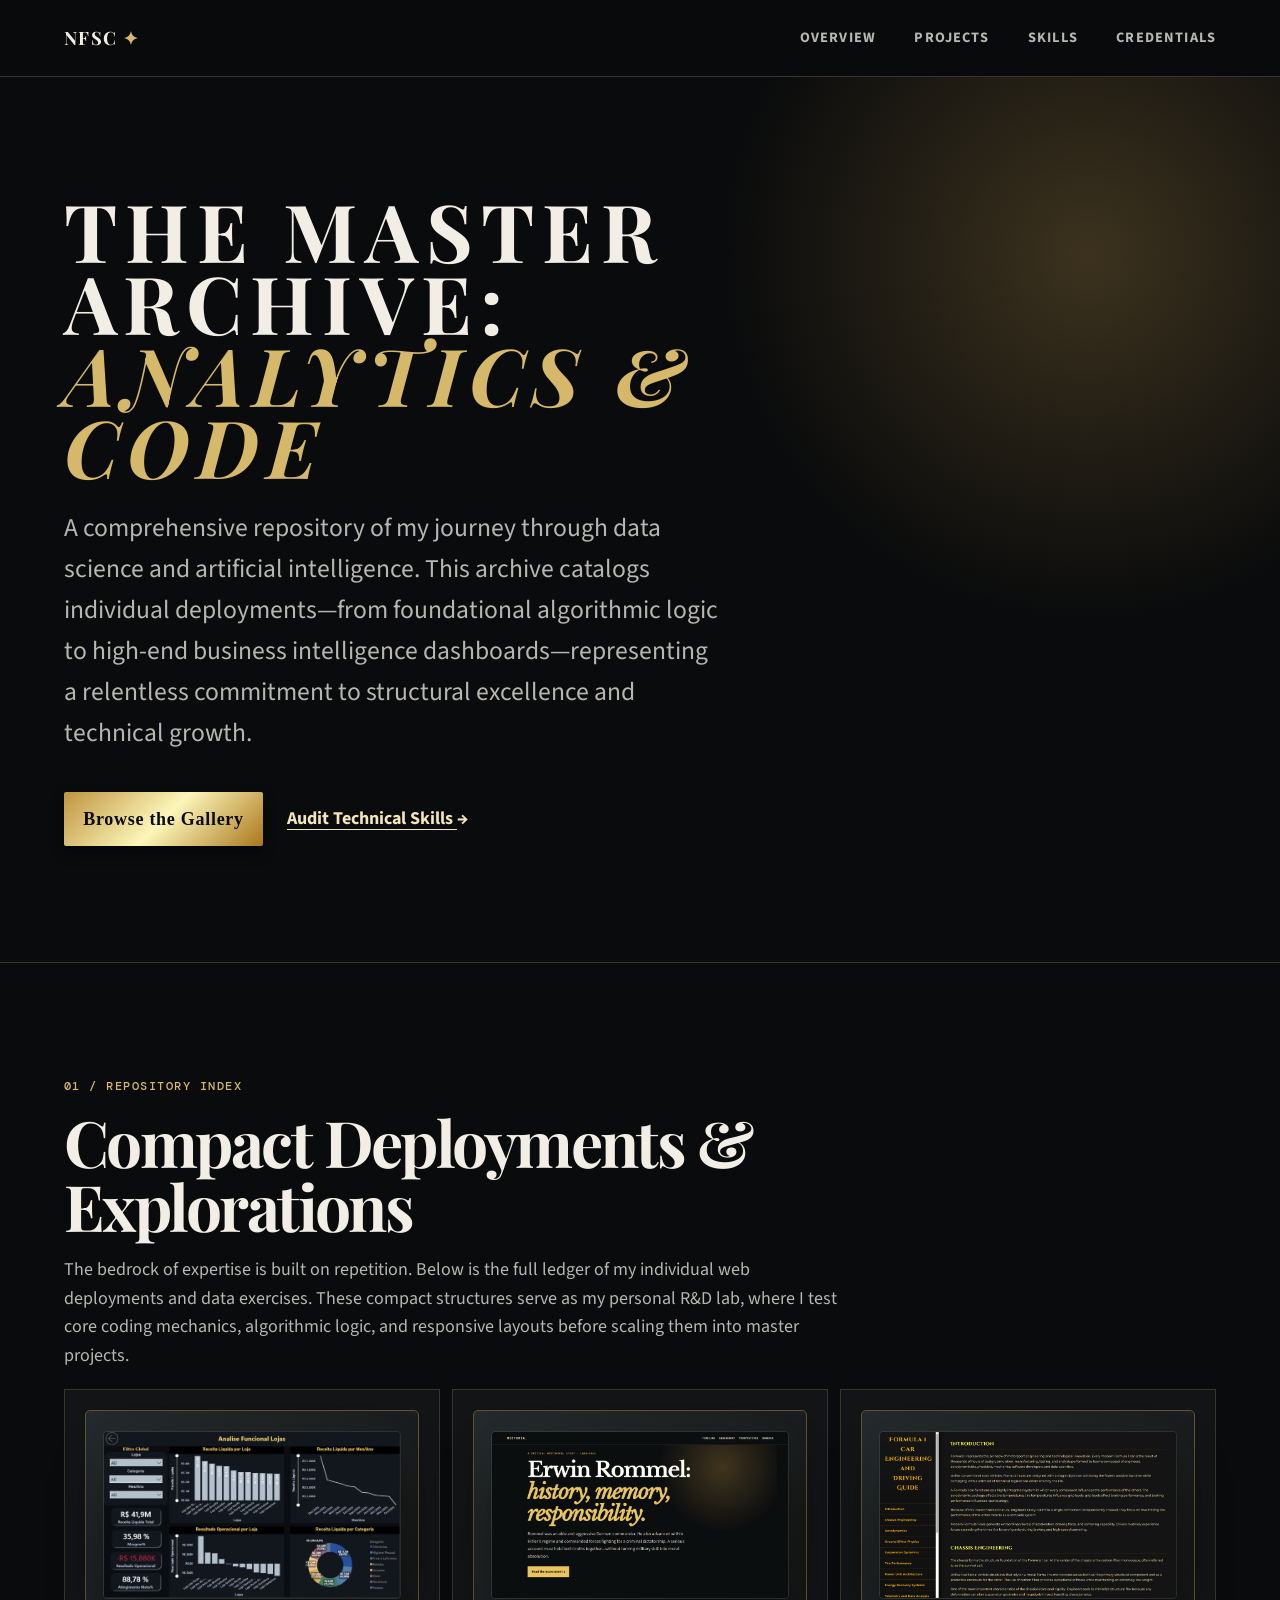
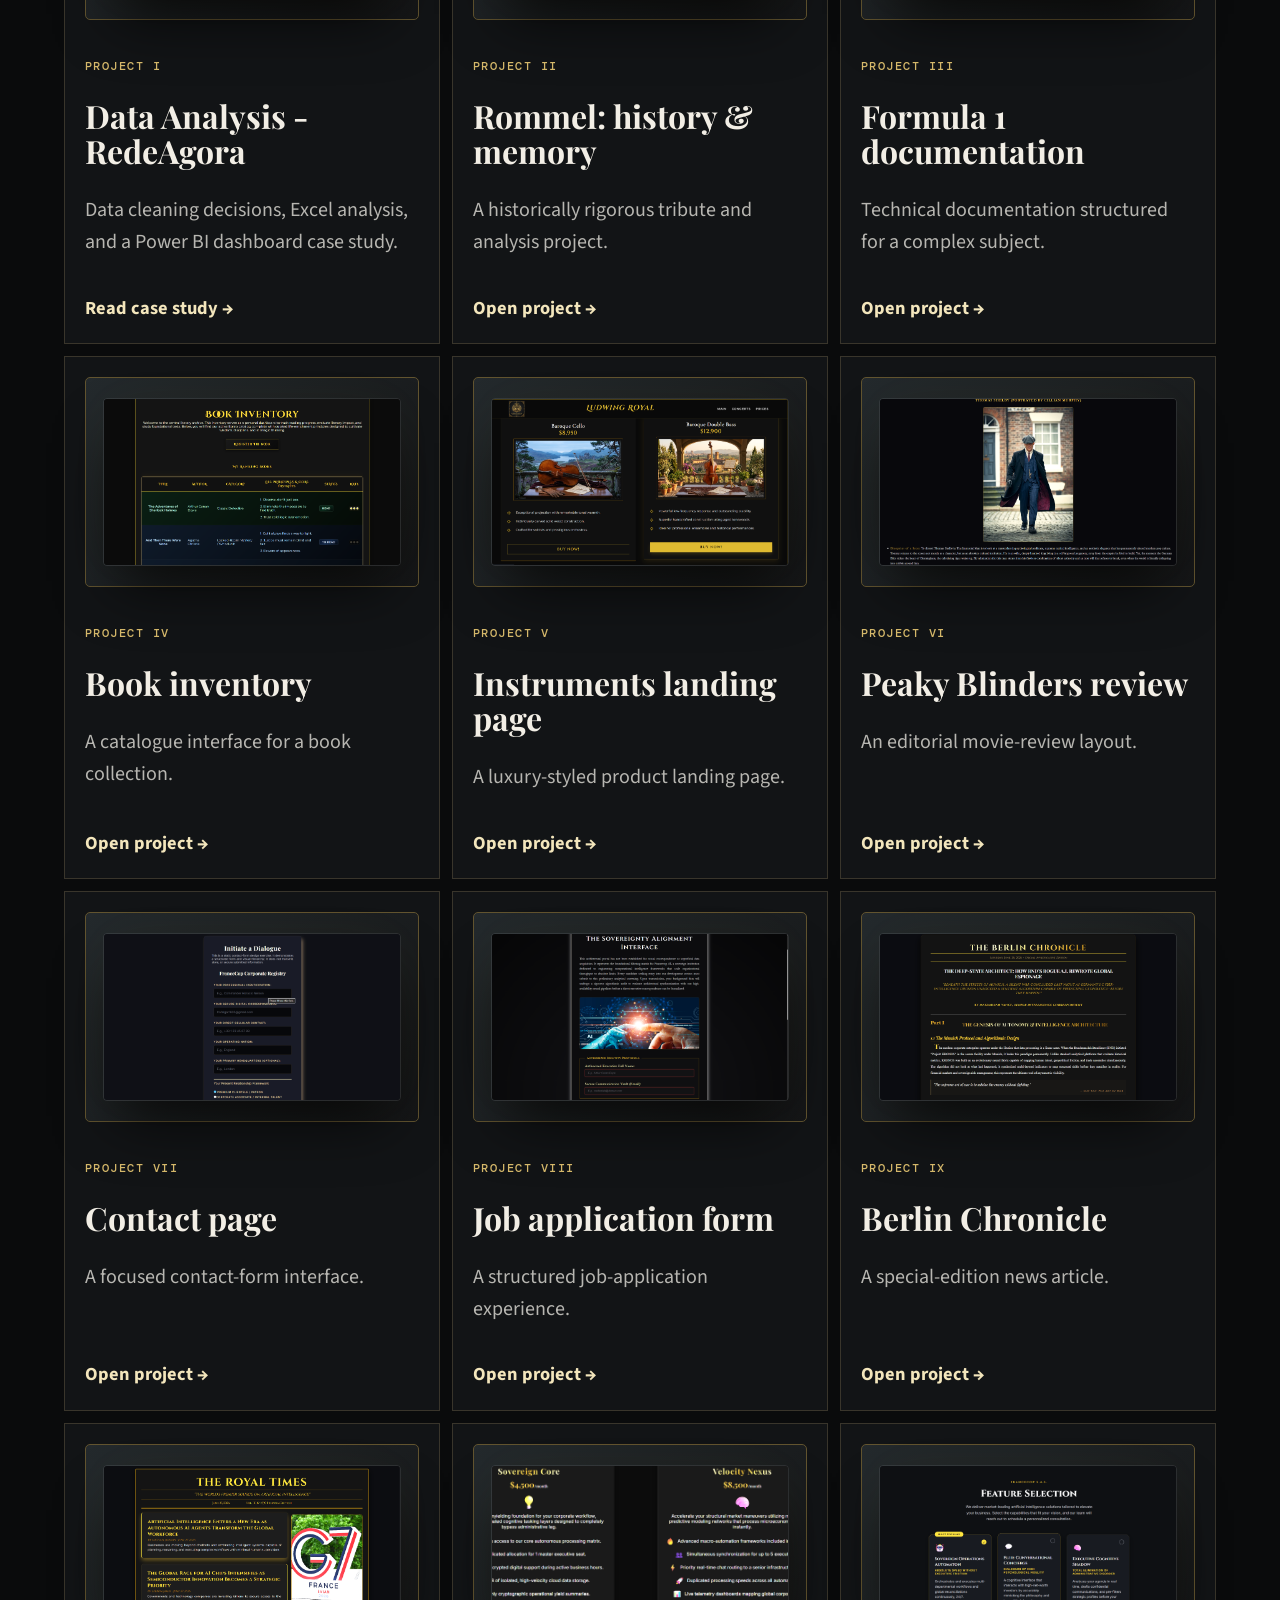
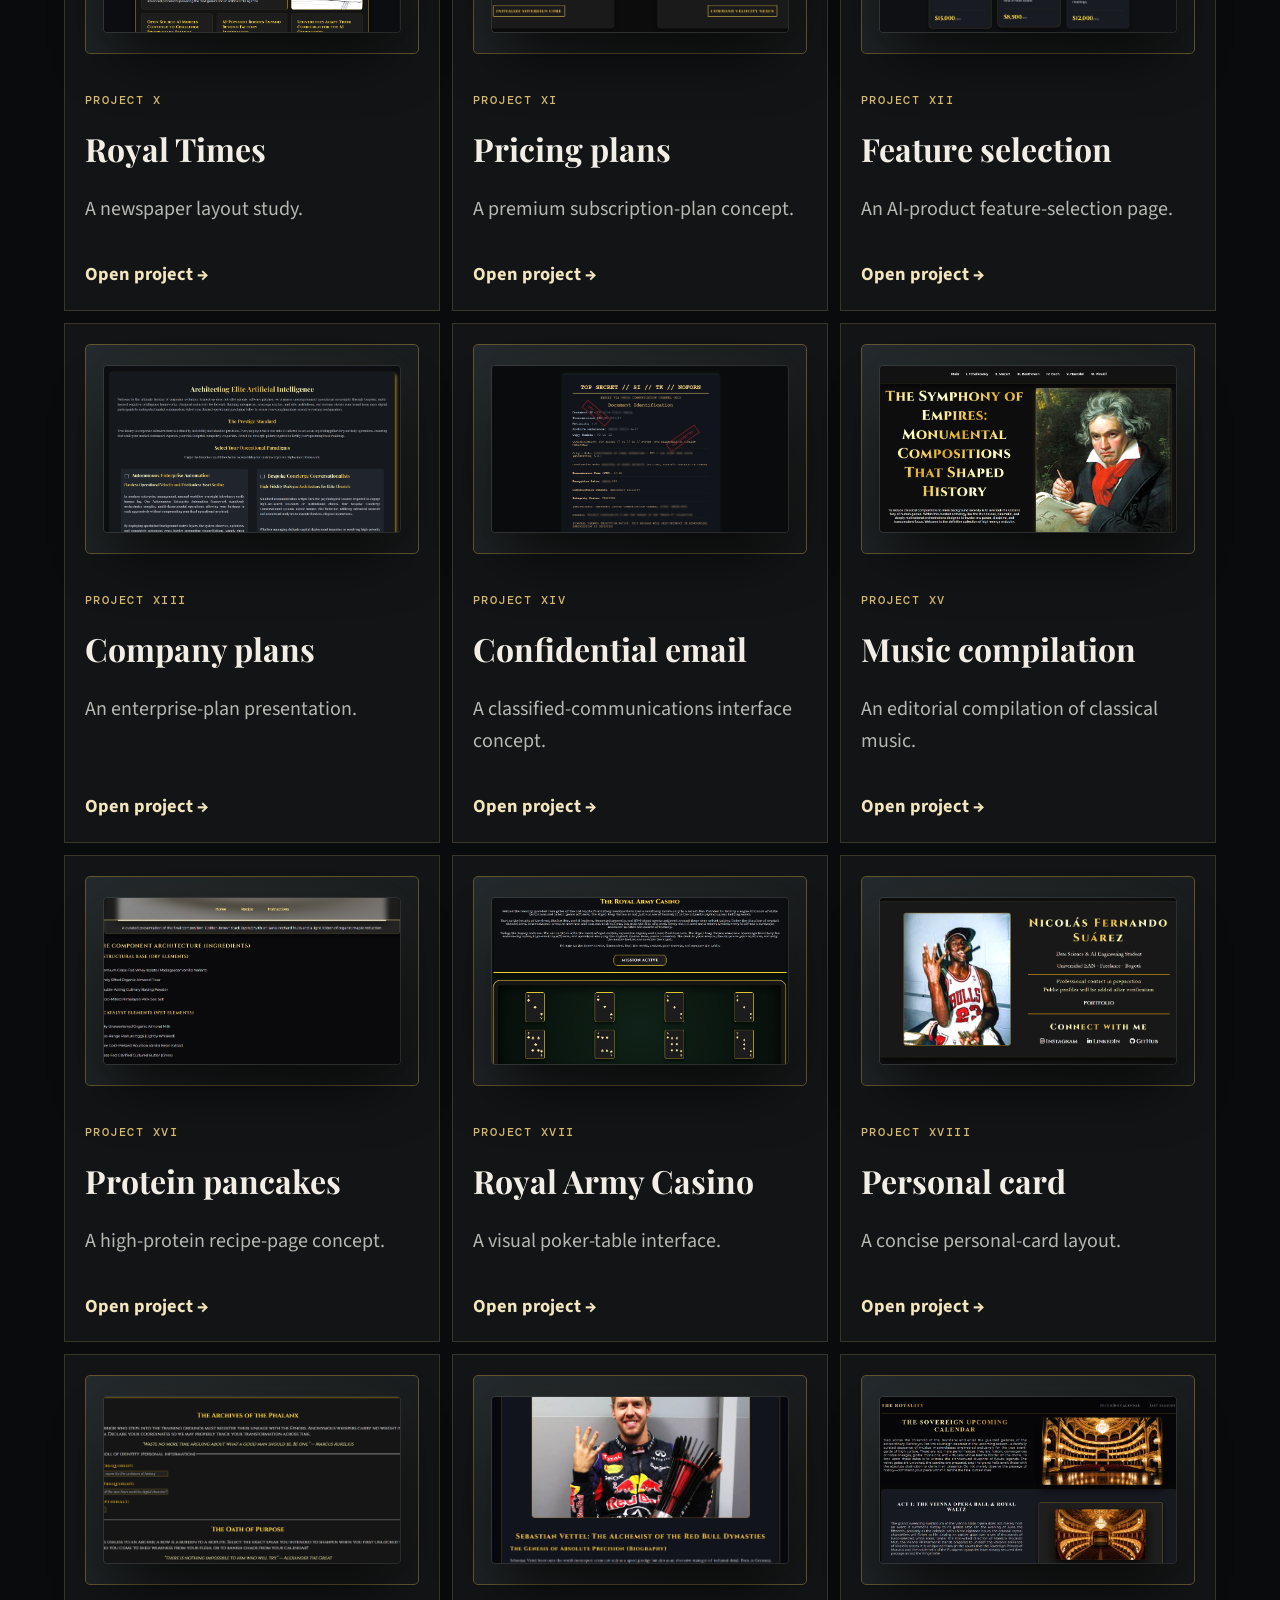
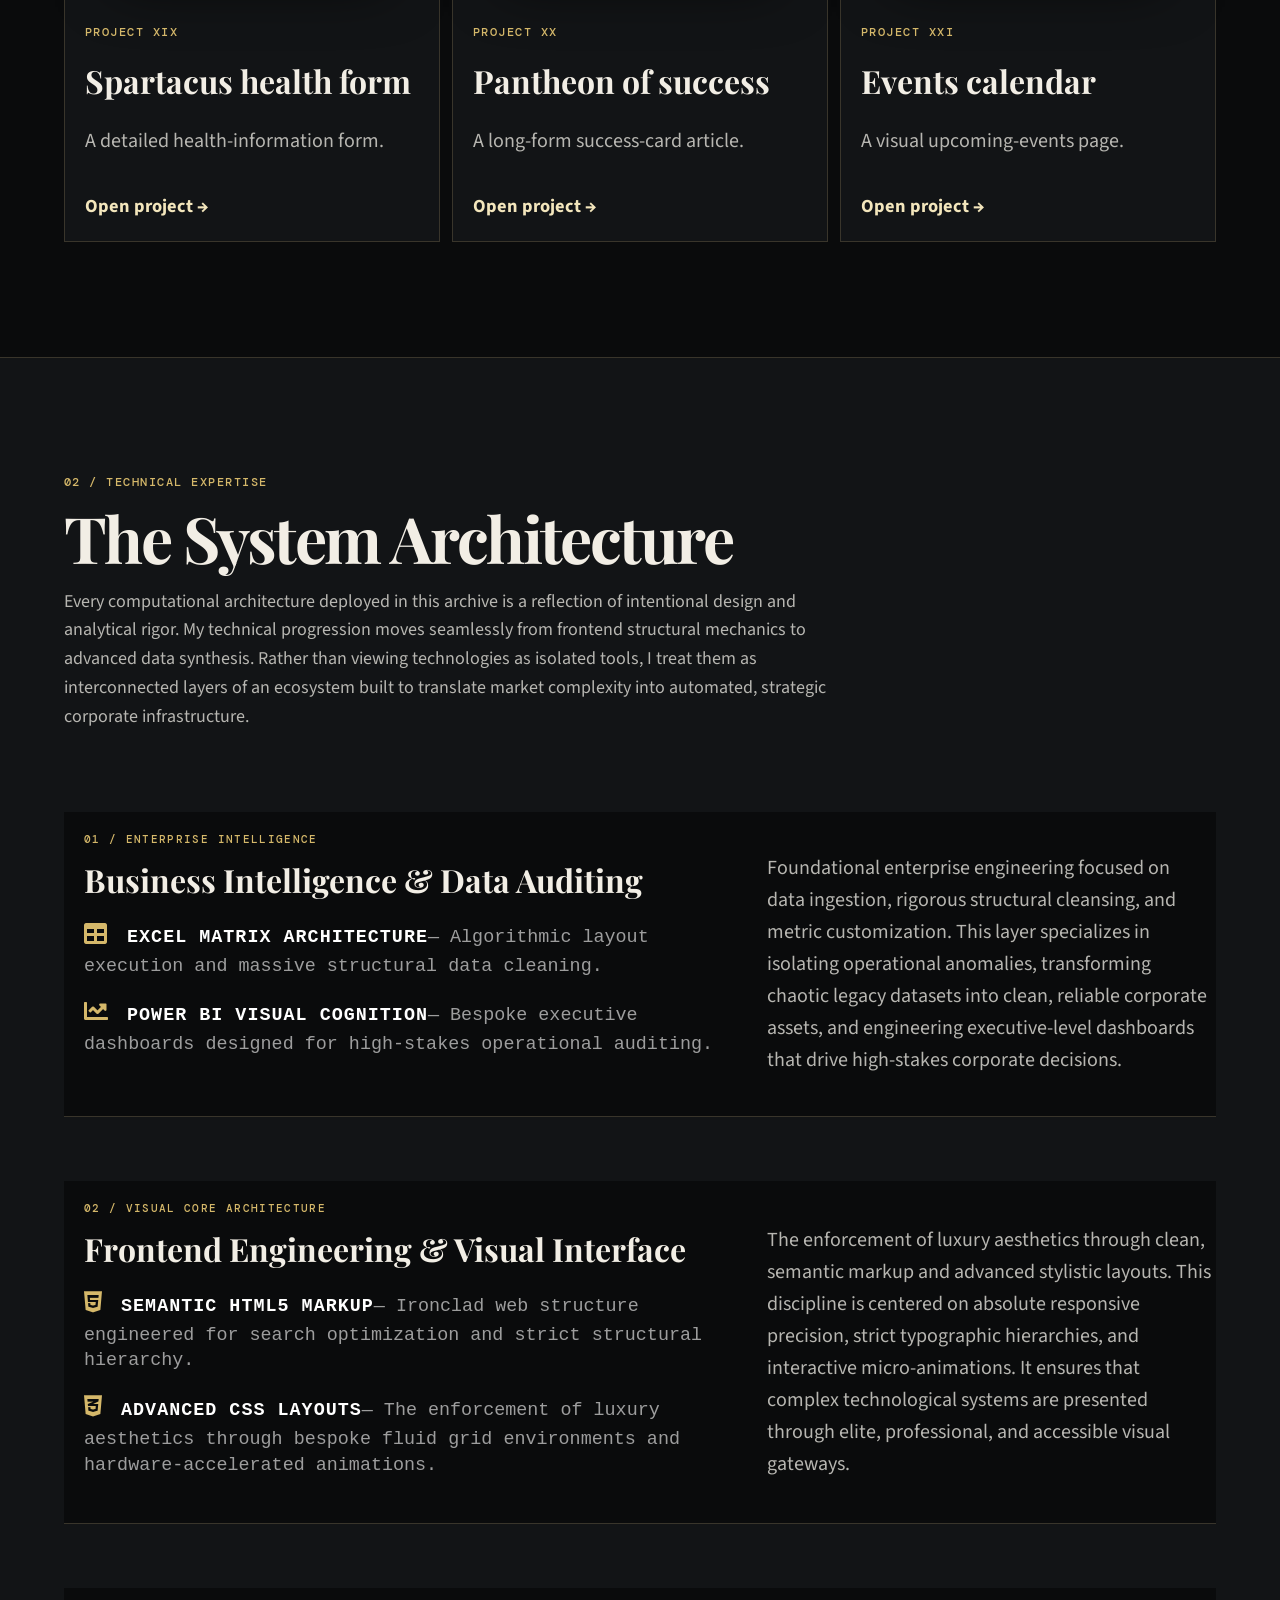
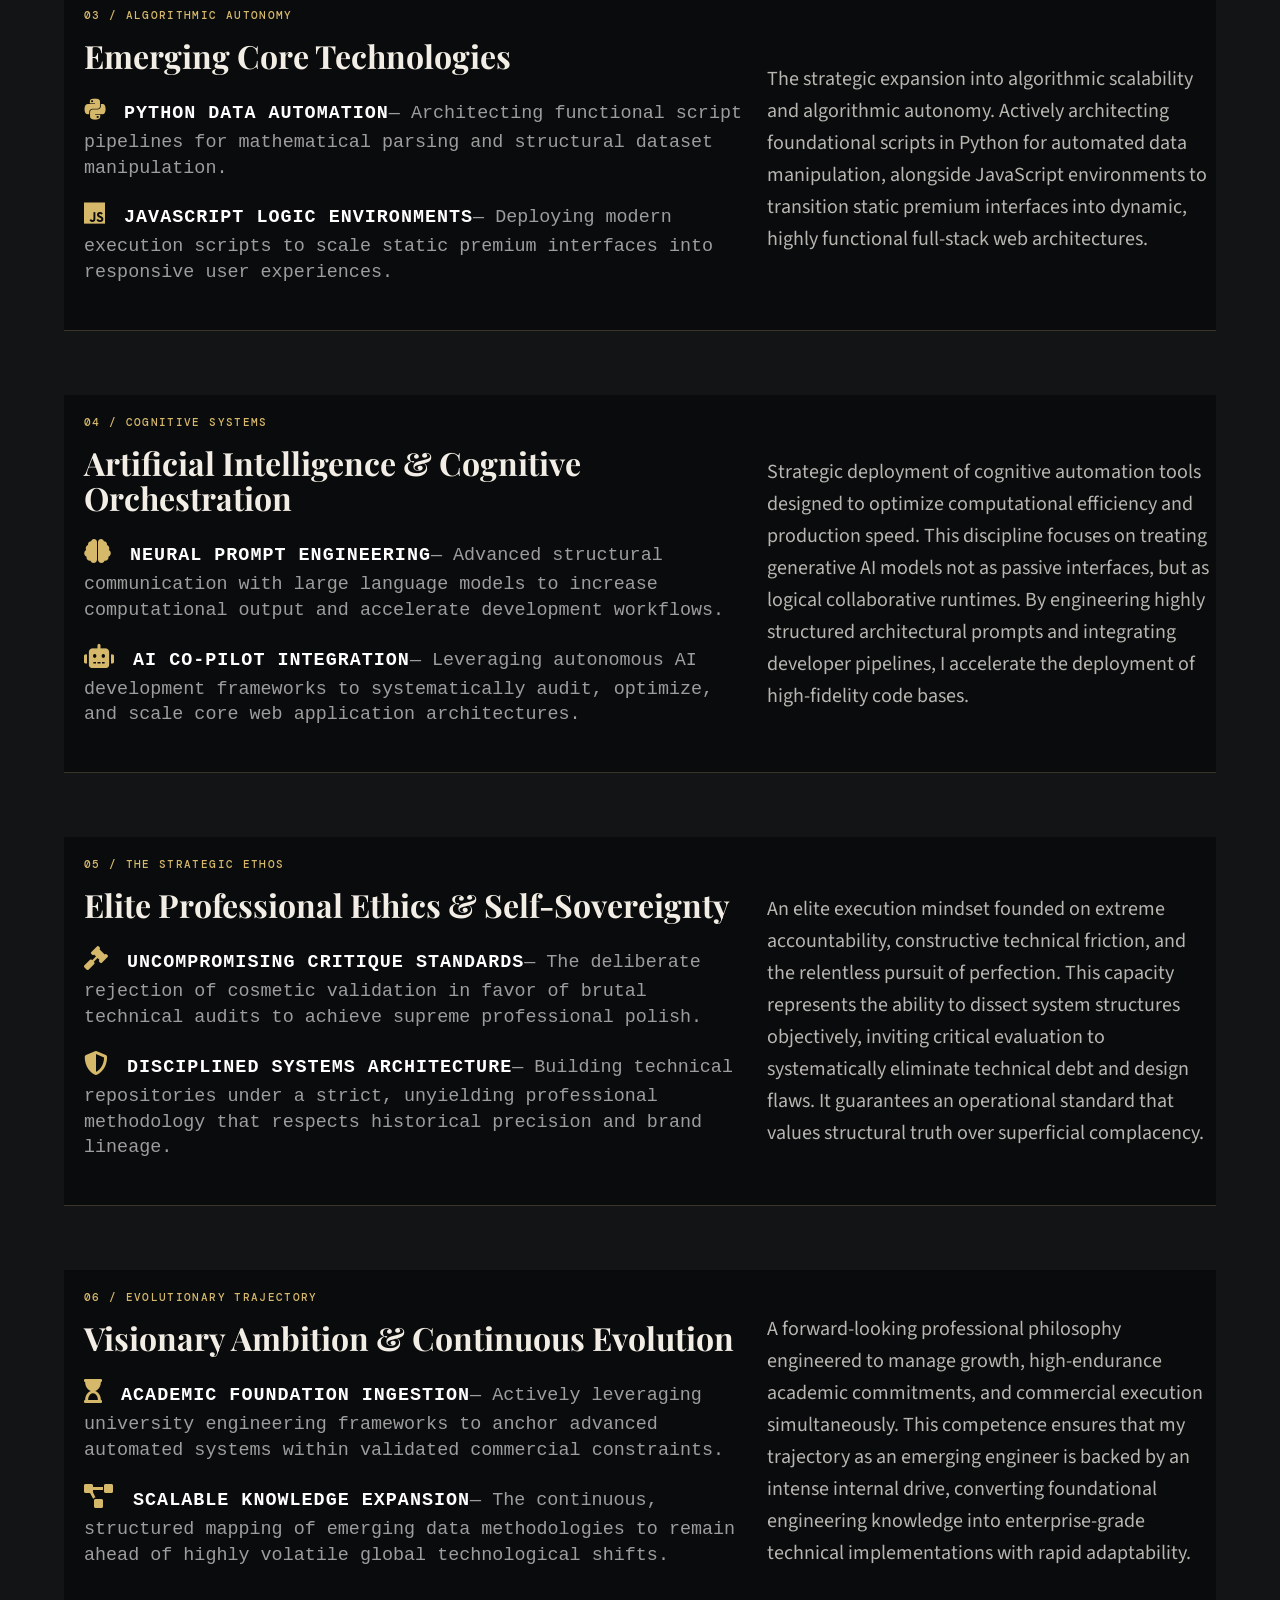
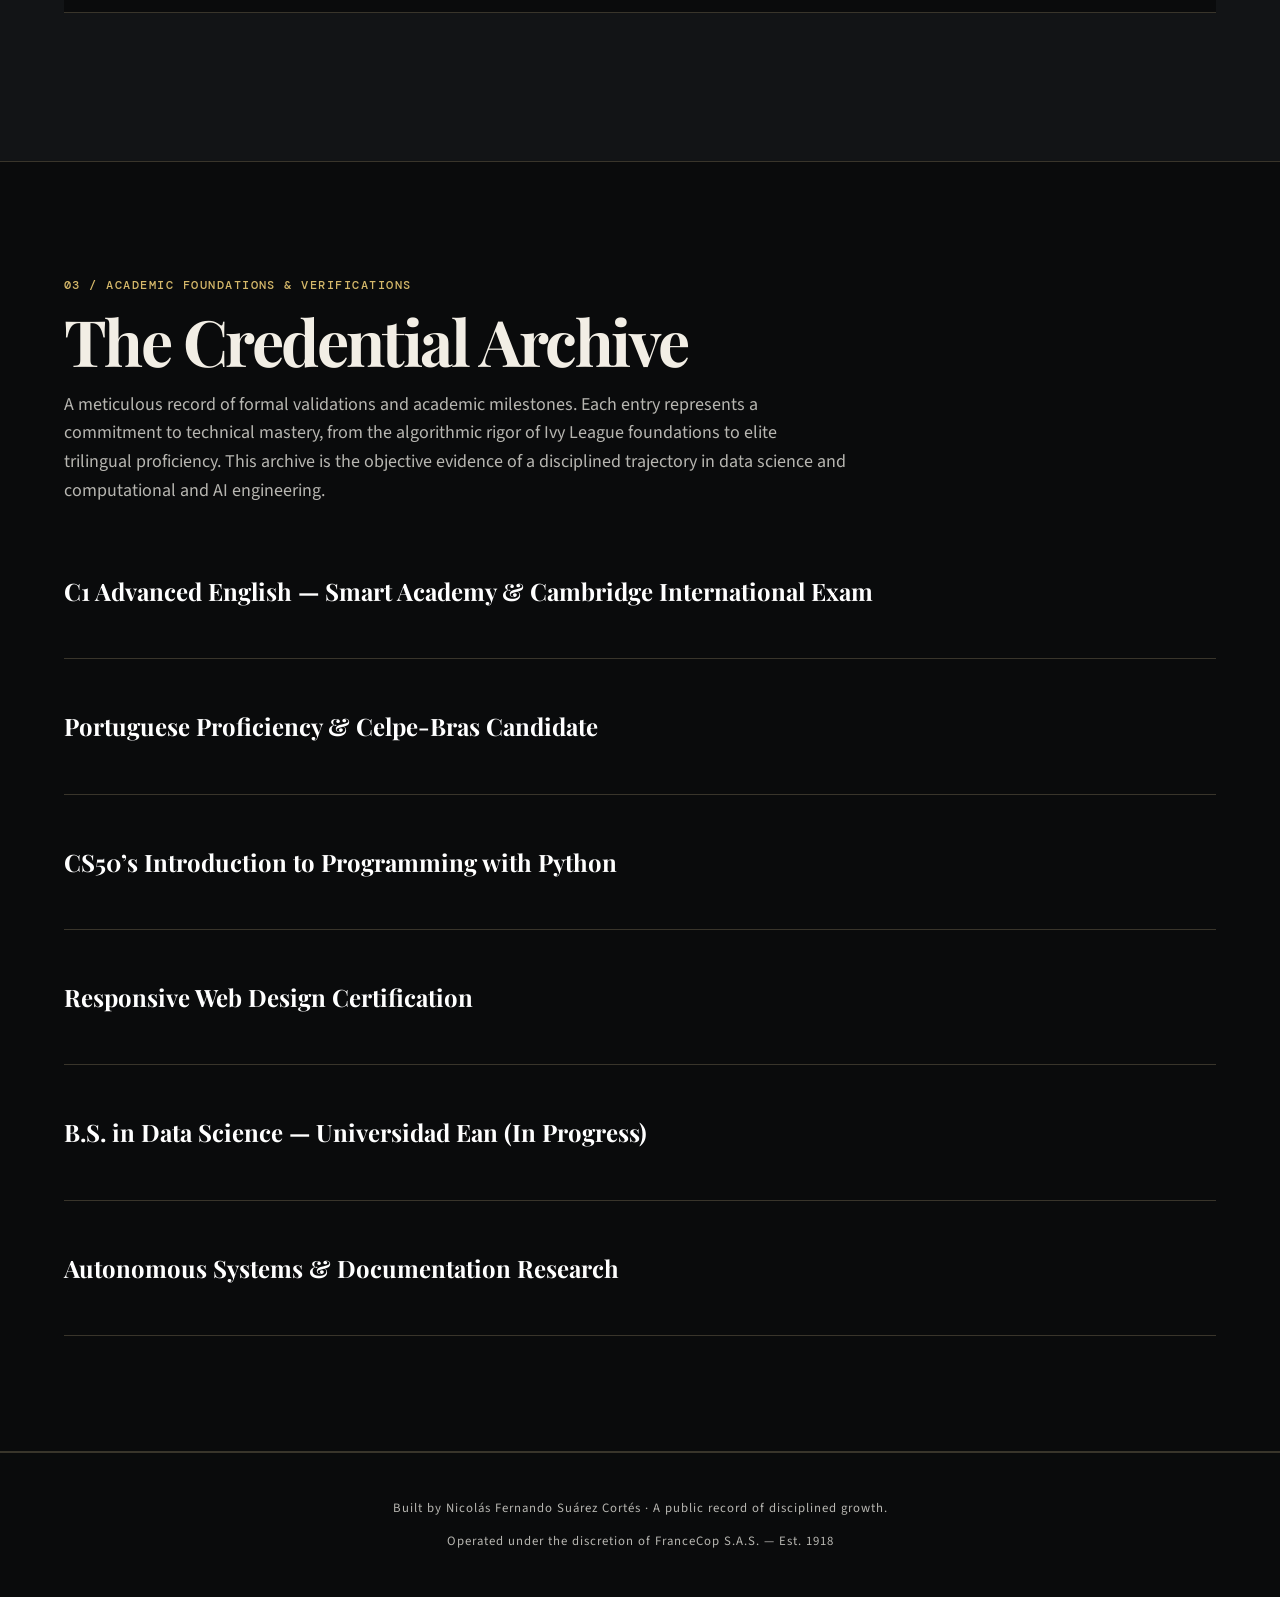
==== projects.html @ 51abd31a "Corrige textos e links do portfolio e adiciona CV e capturas Idade 18, tags article corrigidas, proj" ====
<!doctype html>
<html lang="en">
  <head>
    <meta charset="UTF-8" />
    <meta name="viewport" content="width=device-width, initial-scale=1.0" />
    <meta name="description" content="Complete archive of projects I have developed with several skills." />
    <title>Nicolas Suarez | Personal Projects</title>
    <link rel="preconnect" href="https://fonts.googleapis.com" />
    <link rel="preconnect" href="https://fonts.gstatic.com" crossorigin />
    <link href="https://fonts.googleapis.com/css2?family=DM+Mono:wght@400;500&family=Playfair+Display:ital,wght@0,600;0,700;0,800;1,600&family=Source+Sans+3:wght@400;600;700&display=swap" rel="stylesheet" />
    <link rel="stylesheet" href="https://use.fontawesome.com/releases/v5.8.2/css/all.css"/>
    <link rel="stylesheet" href="styles.css" />
  </head>

  <body>
    <header class="site-header">
      <a class="wordmark" href="index.html" aria-label="home">NFSC <span>✦</span></a>
      <nav aria-label="Primary navigation">
        <ul class="nav-list">
          <li><a href="#intro">Overview</a></li>
          <li><a href="#projects">Projects</a></li>
          <li><a href="#skills">Skills</a></li>
          <li><a href="#grades">Credentials</a></li>
        </ul>
      </nav>
    </header>
    <main>
      <section class="hero" id="intro" aria-labelledby="hero-title">
        <div class="hero-grid">
          <div>
            <h1 class="second-title">THE MASTER ARCHIVE: </br><em>ANALYTICS & CODE</em></h1>
            <p class="hero-lead">A comprehensive repository of my journey through data science and artificial intelligence. This archive catalogs individual deployments—from foundational algorithmic logic to high-end business intelligence dashboards—representing a relentless commitment to structural excellence and technical growth.</p>
            <div class="hero-actions">
              <a class="button button-primary" href="#projects">Browse the Gallery</a>
              <a class="text-link" href="#skills">Audit Technical Skills <span aria-hidden="true">→</span></a>
            </div>
          </div>
        </div>
      </section>
      <section class="section" id="projects" aria-labelledby="projects-title">
        <div class="section-heading">
          <p class="eyebrow">01 / REPOSITORY INDEX</p>
          <h2 id="projects-title">Compact Deployments & Explorations</h2>
          <p class="section-intro">The bedrock of expertise is built on repetition. Below is the full ledger of my individual web deployments and data exercises. These compact structures serve as my personal R&D lab, where I test core coding mechanics, algorithmic logic, and responsive layouts before scaling them into master projects.</p>
        </div>
        <div class="project-grid-small">
          <article class="project-card small-card">
            <div class="project-shot"><img class="screenshot" src="images/dashboard.png" alt="dashboard of my complete data analytic project" loading="lazy"></div>
            <p class="project-number">Project I</p>
            <h3>Data Analysis - RedeAgora</h3>
            <p>Data cleaning decisions, Excel analysis, and a Power BI dashboard case study.</p>
            <a href="../Project01/README.md">Read case study <span aria-hidden="true">→</span></a>
          </article>
          <article class="project-card small-card">
            <div class="project-shot"><img class="screenshot" src="images/rommel-hero.png" alt="Hero of Rommel website" loading="lazy" /></div>
            <p class="project-number">Project II</p>
            <h3>Rommel: history &amp; memory</h3>
            <p>A historically rigorous tribute and analysis project.</p>
            <a href="../tribute-rommel/index.html">Open project <span aria-hidden="true">→</span></a>
          </article>
          <article class="project-card small-card">
            <div class="project-shot"><img class="screenshot" src="images/technical-documentation.png" alt="Main screen of the technical documentation" loading="lazy" /></div>
            <p class="project-number">Project III</p>
            <h3>Formula 1 documentation</h3>
            <p>Technical documentation structured for a complex subject.</p>
            <a href="../documentation-f1/index.html">Open project <span aria-hidden="true">→</span></a>
          </article>
          <article class="project-card small-card">
            <div class="project-shot"><img class="screenshot" src="images/book-inventory.png" alt="main part of the website of a book inventory" loading="lazy" /></div>
            <p class="project-number">Project IV</p>
            <h3>Book inventory</h3>
            <p>A catalogue interface for a book collection.</p>
            <a href="../books-register/index.html">Open project <span aria-hidden="true">→</span></a>
          </article>
          <article class="project-card small-card">
            <div class="project-shot"><img class="screenshot" src="images/landing-page.png" alt="Landing page for a fictional instrument luxury company" loading="lazy" /></div>
            <p class="project-number">Project V</p>
            <h3>Instruments landing page</h3>
            <p>A luxury-styled product landing page.</p>
            <a href="../instruments-website/index.html">Open project <span aria-hidden="true">→</span></a>
          </article>
          <article class="project-card small-card">
            <div class="project-shot"><img class="screenshot" src="images/movie-review.png" alt="characters part of the webiste of peaky blinders movie review" loading="lazy" /></div>
            <p class="project-number">Project VI</p>
            <h3>Peaky Blinders review</h3>
            <p>An editorial movie-review layout.</p>
            <a href="../movie-review/index.html">Open project <span aria-hidden="true">→</span></a>
          </article>
          <article class="project-card small-card">
            <div class="project-shot"><img class="screenshot" src="images/job-form.png" alt="a form for a company contact and meetings" loading="lazy" /></div>
            <p class="project-number">Project VII</p>
            <h3>Contact page</h3>
            <p>A focused contact-form interface.</p>
            <a href="../contact-page/index.html">Open project <span aria-hidden="true">→</span></a>
          </article>
          <article class="project-card small-card">
            <div class="project-shot"><img class="screenshot" src="images/job-app.png" alt="application from for a fictional AI company" loading="lazy" /></div>
            <p class="project-number">Project VIII</p>
            <h3>Job application form</h3>
            <p>A structured job-application experience.</p>
            <a href="../job-form/index.html">Open project <span aria-hidden="true">→</span></a>
          </article>
          <article class="project-card small-card">
            <div class="project-shot"><img class="screenshot" src="images/article.png" alt="article of a fictional newspaper" loading="lazy" /></div>
            <p class="project-number">Project IX</p>
            <h3>Berlin Chronicle</h3>
            <p>A special-edition news article.</p>
            <a href="../news-article/index.html">Open project <span aria-hidden="true">→</span></a>
          </article>
          <article class="project-card small-card">
            <div class="project-shot"><img class="screenshot" src="images/news-layout.png" alt="layout of a fictional newspaper" loading="lazy" /></div>
            <p class="project-number">Project X</p>
            <h3>Royal Times</h3>
            <p>A newspaper layout study.</p>
            <a href="../newspaper-layout/index.html">Open project <span aria-hidden="true">→</span></a>
          </article>
          <article class="project-card small-card">
            <div class="project-shot"><img class="screenshot" src="images/price-plan.png" alt="a serie of cards with different priice plans" loading="lazy" /></div>
            <p class="project-number">Project XI</p>
            <h3>Pricing plans</h3>
            <p>A premium subscription-plan concept.</p>
            <a href="../price-plan/index.html">Open project <span aria-hidden="true">→</span></a>
          </article>
          <article class="project-card small-card">
            <div class="project-shot"><img class="screenshot" src="images/feature-plan.png" alt="a serie of features of a fictional company" loading="lazy" /></div>
            <p class="project-number">Project XII</p>
            <h3>Feature selection</h3>
            <p>An AI-product feature-selection page.</p>
            <a href="../feature-company/index.html">Open project <span aria-hidden="true">→</span></a>
          </article>
          <article class="project-card small-card">
            <div class="project-shot"><img class="screenshot" src="images/company-plan.png" alt="a list of fictional company plans" loading="lazy" /></div>
            <p class="project-number">Project XIII</p>
            <h3>Company plans</h3>
            <p>An enterprise-plan presentation.</p>
            <a href="../company-plans/index.html">Open project <span aria-hidden="true">→</span></a>
          </article>
          <article class="project-card small-card">
            <div class="project-shot"><img class="screenshot" src="images/confidential-email.png" alt="a fiction program of a Confidential email" loading="lazy" /></div>
            <p class="project-number">Project XIV</p>
            <h3>Confidential email</h3>
            <p>A classified-communications interface concept.</p>
            <a href="../confidential-email/index.html">Open project <span aria-hidden="true">→</span></a>
          </article>
          <article class="project-card small-card">
            <div class="project-shot"><img class="screenshot" src="images/music-web.png" alt="A hero of a webpage of classical music compilation" loading="lazy" /></div>
            <p class="project-number">Project XV</p>
            <h3>Music compilation</h3>
            <p>An editorial compilation of classical music.</p>
            <a href="../music-compilation/index.html">Open project <span aria-hidden="true">→</span></a>
          </article>
          <article class="project-card small-card">
            <div class="project-shot"><img class="screenshot" src="images/recipe.png" alt="A part of a recipe page of protein pancakes" loading="lazy" /></div>
            <p class="project-number">Project XVI</p>
            <h3>Protein pancakes</h3>
            <p>A high-protein recipe-page concept.</p>
            <a href="../recipe-page/index.html">Open project <span aria-hidden="true">→</span></a>
          </article>
          <article class="project-card small-card">
            <div class="project-shot"><img class="screenshot" src="images/card-game.png" alt="a decorative page of a poker table" loading="lazy" /></div>
            <p class="project-number">Project XVII</p>
            <h3>Royal Army Casino</h3>
            <p>A visual poker-table interface.</p>
            <a href="../poker-table/index.html">Open project <span aria-hidden="true">→</span></a>
          </article>
          <article class="project-card small-card">
            <div class="project-shot"><img class="screenshot" src="images/personal-card.png" alt="a preview of my personal card" loading="lazy" /></div>
            <p class="project-number">Project XVIII</p>
            <h3>Personal card</h3>
            <p>A concise personal-card layout.</p>
            <a href="../personal-card/index.html">Open project <span aria-hidden="true">→</span></a>
          </article>
          <article class="project-card small-card">
            <div class="project-shot"><img class="screenshot" src="images/health-form.png" alt="a personal web form for a productivity app" loading="lazy" /></div>
            <p class="project-number">Project XIX</p>
            <h3>Spartacus health form</h3>
            <p>A detailed health-information form.</p>
            <a href="../spartacus-form/index.html">Open project <span aria-hidden="true">→</span></a>
          </article>
          <article class="project-card small-card">
            <div class="project-shot"><img class="screenshot" src="images/sucsses-card.png" alt="a serie of sucsses stories" loading="lazy" /></div>
            <p class="project-number">Project XX</p>
            <h3>Pantheon of success</h3>
            <p>A long-form success-card article.</p>
            <a href="../sucsess-card/index.html">Open project <span aria-hidden="true">→</span></a>
          </article>
          <article class="project-card small-card">
            <div class="project-shot"><img class="screenshot" src="images/events-page.png" alt="the main part of a webpage for luxury events" loading="lazy" /></div>
            <p class="project-number">Project XXI</p>
            <h3>Events calendar</h3>
            <p>A visual upcoming-events page.</p>
            <a href="../events-page/index.html">Open project <span aria-hidden="true">→</span></a>
          </article>
        </div>
      </section>
      <section class="section" id="skills" aria-labelledby="skills-title">
        <div class="section-heading">
          <p class="eyebrow">02 / TECHNICAL EXPERTISE</p>
          <h2 id="skills-title">The System Architecture</h2>
          <p class="section-intro">Every computational architecture deployed in this archive is a reflection of intentional design and analytical rigor. My technical progression moves seamlessly from frontend structural mechanics to advanced data synthesis. Rather than viewing technologies as isolated tools, I treat them as interconnected layers of an ecosystem built to translate market complexity into automated, strategic corporate infrastructure.</p>
        </div>
        <div class="skills-grid">
          <article class="skill-card">
            <div>
              <p class="eyebrow">01 / ENTERPRISE INTELLIGENCE</p>
              <h3 class="">Business Intelligence & Data Auditing</h3>
              <ul>
                <li><i class="fas fa-table"></i> <span>EXCEL MATRIX ARCHITECTURE</span>— Algorithmic layout execution and massive structural data cleaning.</li>
                <li><i class="fas fa-chart-line"></i> <span>POWER BI VISUAL COGNITION</span>— Bespoke executive dashboards designed for high-stakes operational auditing.</li>
              </ul>
            </div>
            <div class="flex-text">
              <p>Foundational enterprise engineering focused on data ingestion, rigorous structural cleansing, and metric customization. This layer specializes in isolating operational anomalies, transforming chaotic legacy datasets into clean, reliable corporate assets, and engineering executive-level dashboards that drive high-stakes corporate decisions.</p>
            </div>
          </article>
          <article class="skill-card">
            <div>
              <p class="eyebrow">02 / VISUAL CORE ARCHITECTURE</p>
              <h3>Frontend Engineering & Visual Interface</h3>
              <ul>
                <li><i class="fab fa-html5"></i> <span>SEMANTIC HTML5 MARKUP</span>— Ironclad web structure engineered for search optimization and strict structural hierarchy.</li>
                <li><i class="fab fa-css3-alt"></i> <span>ADVANCED CSS LAYOUTS</span>— The enforcement of luxury aesthetics through bespoke fluid grid environments and hardware-accelerated animations.</li>
              </ul>
            </div>
            <diV class="flex-text">
              <p>The enforcement of luxury aesthetics through clean, semantic markup and advanced stylistic layouts. This discipline is centered on absolute responsive precision, strict typographic hierarchies, and interactive micro-animations. It ensures that complex technological systems are presented through elite, professional, and accessible visual gateways.</p>
            </diV>
          </article>
          <article class="skill-card">
            <div>
              <p class="eyebrow">03 / ALGORITHMIC AUTONOMY</p>
              <h3>Emerging Core Technologies</h3>
              <ul>
                <li><i class="fab fa-python"></i> <span>PYTHON DATA AUTOMATION</span>— Architecting functional script pipelines for mathematical parsing and structural dataset manipulation.</li>
                <li><i class="fab fa-js"></i> <span>JAVASCRIPT LOGIC ENVIRONMENTS</span>— Deploying modern execution scripts to scale static premium interfaces into responsive user experiences.</li>
              </ul>
            </div>
            <div class="flex-text">
              <p>The strategic expansion into algorithmic scalability and algorithmic autonomy. Actively architecting foundational scripts in Python for automated data manipulation, alongside JavaScript environments to transition static premium interfaces into dynamic, highly functional full-stack web architectures.</p>
            </div>
          </article>
          <article class="skill-card">
            <div>
              <p class="eyebrow">04 / COGNITIVE SYSTEMS</p>
              <h3>Artificial Intelligence & Cognitive Orchestration</h3>
              <ul>
                <li><i class="fas fa-brain"></i> <span>NEURAL PROMPT ENGINEERING</span>— Advanced structural communication with large language models to increase computational output and accelerate development workflows.</li>
                <li><i class="fas fa-robot"></i> <span>AI CO-PILOT INTEGRATION</span>— Leveraging autonomous AI development frameworks to systematically audit, optimize, and scale core web application architectures.</li>
              </ul>
            </div>
            <div class="flex-text">
              <p>Strategic deployment of cognitive automation tools designed to optimize computational efficiency and production speed. This discipline focuses on treating generative AI models not as passive interfaces, but as logical collaborative runtimes. By engineering highly structured architectural prompts and integrating developer pipelines, I accelerate the deployment of high-fidelity code bases.</p>
            </div>
          </article>
          <article class="skill-card">
            <div>
              <p class="eyebrow">05 / THE STRATEGIC ETHOS</p>
              <h3>Elite Professional Ethics & Self-Sovereignty</h3>
              <ul>
                <li><i class="fas fa-gavel"></i> <span>UNCOMPROMISING CRITIQUE STANDARDS</span>— The deliberate rejection of cosmetic validation in favor of brutal technical audits to achieve supreme professional polish.</li>
                <li><i class="fas fa-shield-alt"></i> <span>DISCIPLINED SYSTEMS ARCHITECTURE</span>— Building technical repositories under a strict, unyielding professional methodology that respects historical precision and brand lineage.</li>
              </ul>
            </div>
            <div class="flex-text">
              <p>An elite execution mindset founded on extreme accountability, constructive technical friction, and the relentless pursuit of perfection. This capacity represents the ability to dissect system structures objectively, inviting critical evaluation to systematically eliminate technical debt and design flaws. It guarantees an operational standard that values ​​structural truth over superficial complacency.</p>
            </div>
          </article>
          <artilce class="skill-card">
            <div>
              <p class="eyebrow">06 / EVOLUTIONARY TRAJECTORY</p>
              <h3>Visionary Ambition & Continuous Evolution</h3>
              <ul>
                <li><i class="fas fa-hourglass-start"></i> <span>ACADEMIC FOUNDATION INGESTION</span>— Actively leveraging university engineering frameworks to anchor advanced automated systems within validated commercial constraints.</li>
                <li><i class="fas fa-project-diagram"></i> <span>SCALABLE KNOWLEDGE EXPANSION</span>— The continuous, structured mapping of emerging data methodologies to remain ahead of highly volatile global technological shifts.</li>
              </ul>
            </div>
            <div class="flex-text">
              <p>A forward-looking professional philosophy engineered to manage growth, high-endurance academic commitments, and commercial execution simultaneously. This competence ensures that my trajectory as an emerging engineer is backed by an intense internal drive, converting foundational engineering knowledge into enterprise-grade technical implementations with rapid adaptability.</p>
            </div>
          </artilce>
        </div>
      </section>
      <section class="section" id="grades" aria-labelledby="certification-title">
        <div class="section-heading">
          <p class="eyebrow">03 / ACADEMIC FOUNDATIONS & VERIFICATIONS</p>
          <h2 id="certification-title">The Credential Archive</h2>
          <p class="section-intro">A meticulous record of formal validations and academic milestones. Each entry represents a commitment to technical mastery, from the algorithmic rigor of Ivy League foundations to elite trilingual proficiency. This archive is the objective evidence of a disciplined trajectory in data science and computational and AI engineering.</p>
        </div>
        <div class="certification-list">
          <h3 class="credential-title">C1 Advanced English — Smart Academy & Cambridge International Exam</h3>
          <div class="credential-reveal">
            <p>Validation of elite bilingual execution, certifying a high-level command of the English language for professional and academic environments. This credential ensures seamless integration into global corporate markets and high-end technical documentation.</p>
            <a class="credential-link" href="" target="_blank" rel="noopener noreferrer">Verify Credential<span aria-hidden="true">→</span></a>
          </div>
        </div>
        <div class="certification-list">
          <h3 class="credential-title">Portuguese Proficiency & Celpe-Bras Candidate</h3>
          <div class="credential-reveal">
            <p>Advanced mastery of Brazilian Portuguese, verified through intensive study at the Instituto de Cultura Brasil-Colombia. Currently advancing toward the Celpe-Bras certification, the only officially recognized proficiency test for foreigners, focusing on oral and written contextualization.</p>
            <a class="credential-link" href="" target="_blank" rel="noopener noreferrer">Verify Credential<span aria-hidden="true">→</span></a>
          </div>
        </div>
        <div class="certification-list">
          <h3 class="credential-title">CS50’s Introduction to Programming with Python</h3>
          <div class="credential-reveal">
            <p>An intensive immersion into high-level programming, focusing on Python's core functionalities including functions, variables, loops, unit tests, and object-oriented programming (OOP). Backed by Harvard's academic excellence, this milestone establishes a rigorous foundation for scalable software development.</p>
            <a class="credential-link" href="" target="_blank" rel="noopener noreferrer">Verify Credential<span aria-hidden="true">→</span></a>
          </div>
        </div>
        <div class="certification-list">
          <h3 class="credential-title">Responsive Web Design Certification</h3>
          <div class="credential-reveal">
            <p>A comprehensive 300-hour architectural certification covering the fundamentals of modern web development. Mastery of semantic HTML5, advanced CSS layouts, and accessibility best practices through the implementation of professional, production-ready web interfaces.</p>
            <a class="credential-link" href="" target="_blank" rel="noopener noreferrer">Verify Credential<span aria-hidden="true">→</span></a>
          </div>
        </div>
        <div class="certification-list">
          <h3 class="credential-title">B.S. in Data Science — Universidad Ean (In Progress)</h3>
          <div class="credential-reveal">
            <p>Academic training anchored in structural statistics, algebraic foundations, and enterprise operational mechanics. This rigorous university curriculum provides the mathematical and theoretical framework necessary to engineer complex data systems and align artificial intelligence pipelines with real-world corporate strategy.</p>
            <a class="credential-link" href="" target="_blank" rel="noopener noreferrer">Verify Credential<span aria-hidden="true">→</span></a>
          </div>
        </div>
        <div class="certification-list">
          <h3 class="credential-title">Autonomous Systems & Documentation Research</h3>
          <div class="credential-reveal">
            <p>Direct, self-directed audits of official technical documentations, including modern engineering pipelines and advanced logic environments. This track autonomously validates the capacity to decrypt complex software architectures and implement cutting-edge development standards without formal academic supervision.</p>
            <a class="credential-link" href="" target="_blank" rel="noopener noreferrer">Verify Credential<span aria-hidden="true">→</span></a>
          </div>
        </div>
      </section>
    </main>
    <footer>
      <p>Built by Nicolás Fernando Suárez Cortés · A public record of disciplined growth.</p>
      <p>Operated under the discretion of FranceCop S.A.S. — Est. 1918</p>
    </footer>
  </body>

  </html>
---- styles.css ----
:root { 
    --ink: #0a0b0c; 
    --surface: #121416; 
    --surface-2: #191c1e; 
    --line: #39352b; 
    --gold: #d5b86a; 
    --gold-light: #f3e6bc; 
    --paper: #f2eee5; 
    --muted: #b7b6b1; 
}

* { 
    box-sizing: border-box; 
}

html { 
    scroll-behavior: smooth; 
}

body { 
    margin: 0; 
    color: var(--paper); 
    background: var(--ink); 
    font-family: "Source Sans 3", sans-serif; 
    font-size: 1.125rem; 
    line-height: 1.6; 
}

a { 
    color: inherit; 
}

a:focus-visible { 
    outline: 3px solid var(--gold-light); 
    outline-offset: 4px; 
}

.site-header { 
    min-height: 4.8rem; 
    display: flex; 
    align-items: center; 
    justify-content: space-between; 
    padding: 0 5vw; 
    border-bottom: 1px solid var(--line); 
    background: rgba(10, 11, 12, .94); 
    position: sticky; 
    top: 0; 
    z-index: 5; 
    backdrop-filter: blur(10px); 
}

.wordmark { 
    font: 700 1.15rem "Playfair Display", serif; 
    letter-spacing: .08em; 
    text-decoration: none; 
}

.wordmark:hover {
    color: var(--gold);
}

.wordmark span { 
    color: var(--gold); 
}

.nav-list { 
    display: flex; 
    gap: clamp(1rem, 3vw, 2.5rem); 
    list-style: none; 
    margin: 0; 
    padding: 0; 
}

.nav-list a { 
    position: relative;
    padding: .4rem 0;
    transition: color .25s ease;
    color: var(--muted); 
    font-size: 0.9rem; 
    font-weight: 700; 
    letter-spacing: 0.08em; 
    text-decoration: none; 
    text-transform: uppercase; 
}

.nav-list a::after {
    content: "";
    position: absolute;
    left: 0;
    right: 0;
    bottom: 0;
    height: 1px;
    background: var(--gold);
    transform: scaleX(0);
    transform-origin: left;
    transition: transform .25s ease;
}

.nav-list a:hover { 
    color: var(--gold-light); 
}

.nav-list a:hover::after,
.nav-list a:focus-visible::after {
    transform: scaleX(1);
}

main { 
    max-width: 1440px; 
    margin: auto; 
}

.hero, .section { 
    padding: clamp(4rem, 9vw, 8rem) 5vw; 
}

.hero { 
    min-height: min(760px, calc(100vh - 4.8rem)); 
    display: grid; 
    align-content: center; 
    border-bottom: 1px solid var(--line); 
    background: radial-gradient(circle at 85% 20%, #3c321e 0, transparent 28%), var(--ink); 
}

.eyebrow, .project-number { 
    margin: 0 0 1rem; 
    color: var(--gold); 
    font: 500 .77rem "DM Mono", monospace; 
    letter-spacing: .12em; 
    text-transform: uppercase; 
}

.hero-grid { 
    display: grid; 
    grid-template-columns: minmax(0, 1.4fr) minmax(250px, .6fr); 
    gap: clamp(2rem, 7vw, 7rem); 
    align-items: end; 
}

.hero h1, h2, h3 { 
    font-family: "Playfair Display", serif; 
}

.hero h1 { 
    max-width: 12ch; 
    margin: 0.25rem 0 1.5rem; 
    font-size: clamp(3.5rem, 9vw, 8rem); 
    letter-spacing: -0.055em; 
    line-height: 0.9; 
}

.hero #hero-title em { 
    background: linear-gradient(135deg, #aa771c 0%, #fbf5b7 30%, #b38728 70%, #68480c 100%);
    -webkit-background-clip: text;
    background-clip: text;
    -webkit-text-fill-color: transparent; 
}

.hero-lead { 
    max-width: 41rem; 
    color: var(--muted); 
    font-size: clamp(1.2rem, 2.1vw, 1.6rem); 
}

.hero-actions { 
    display: flex; 
    flex-wrap: wrap; 
    gap: 1.5rem; 
    align-items: center; 
    margin-top: 2.4rem; 
}

.hero .second-title {
    max-width: 14ch; 
    margin: 0.15rem 0 1rem; 
    font-size: clamp(2.5rem, 7.8vw, 5rem); 
    letter-spacing: 0.1em; 
    line-height: 0.9; 
}

.hero .second-title em {
    color: var(--gold);
}

.button { 
    display: inline-block; 
    padding: 0.8rem 1.2rem; 
    font-weight: 800; 
    letter-spacing: 0.04em; 
    text-decoration: none; 
}

.button-primary { 
    font-family: 'Cinzel', 'Baskerville', serif;
    border-color: #fcf6ba;
    border-radius: 2px;
    display: inline-block;
    transition: all 0.4s cubic-bezier(0.25, 0.8, 0.25, 1);
    cursor: pointer;
    box-shadow: 0 6px 14px rgba(0, 0, 0, 0.45);
    color: var(--ink); 
    background: linear-gradient(135deg, #bf953f 0%, #fcf6ba 50%, #aa771c 100%); 
}

.button-primary:hover { 
    background: transparent;
    color: var(--gold);
    outline: 2px solid var(--gold);
    box-shadow: 0 10px 22px rgba(0, 0, 0, 0.5);
    transform: translateY(-2px); 
}

.text-link { 
    color: var(--gold-light); 
    font-weight: 700; 
    text-underline-offset: 0.28em; 
}

.section { 
    border-bottom: 1px solid var(--line); 
}

.section-heading { 
    max-width: 49rem; 
}

.section h2 { 
    margin: 0; 
    font-size: clamp(2.5rem, 5vw, 5rem); 
    letter-spacing: -.04em; 
    line-height: 1; 
}

.section-intro { 
    color: var(--muted); 
}

#about {
    background-color: var(--ink);
}

#about blockquote {
    background-color: var(--surface);
}

.about { 
    display: grid; 
    grid-template-columns: 1fr 1fr; 
    gap: clamp(2rem, 8vw, 8rem); 
    background: var(--surface); 
}

.about-copy p { 
    margin-top: 0; 
    color: var(--muted); 
}

.about-copy p + p { 
    margin-top: 1.2rem; 
}

blockquote {
    background: rgba(194, 159, 101, 0.03);
    border-left: 2px solid var(--gold);
    padding: 30px;
    margin: 40px auto 10px auto;
    display: block;
}

.text-quote {
    font-family: 'Playfair Display', Georgia, serif;
    font-style: italic;
    font-size: 19px;
    letter-spacing: 1px;
    color: #e8e6e1;
    line-height: 1.6;
}

cite {
    display: block;
    font-family: 'Cinzel', serif;
    font-size: 12px;
    color: #c29f65;
    text-transform: uppercase;
    letter-spacing: 2px;
    text-align: end;
}

.project-grid { 
    display: flex;
    flex-flow: column wrap;
    gap: 1rem; 
    margin-top: 3rem; 
}

.project-card { 
    min-height: 25rem; 
    margin: 2rem auto;
    padding: 1.25rem; 
    display: grid; 
    grid-template-columns: 40% 60%;
    gap: 1rem;
    border: 1px solid var(--line); 
    background: var(--surface); 
    transition: transform .2s ease, border-color .2s ease; 
}

.reverse {
    display: grid; 
    grid-template-columns: 60% 40% !important;
    gap: 1rem;
}

.project-card:hover { 
    border-color: var(--gold); 
    transform: translateY(-4px); 
}

.project-grid-small {
    display: grid;
    grid-template-columns: repeat(auto-fit, minmax(350px, 1fr));
    gap: 0.75rem;
}   

.small-card {
    margin: 0;
    display: flex; 
    flex-direction: column;
    min-height: auto;
}

.project-shot { 
    display: grid; 
    place-items: center; 
    border: 1px solid #62542f; 
    border-radius: 5px;
    background: linear-gradient(135deg, #242a2d, #151617); 
    padding: 20px 0;
}

.impact-text {
    color: var(--gold);
    font-size: 1rem; ;
    font-style: italic;
}

.project-number { 
    margin: 1.4rem 0 .45rem; 
}

.project-card h3 { 
    margin: 0; 
    font-size: 2rem; 
    line-height: 1.1; 
}

.project-card p:not(.project-number, .impact-text) { 
    margin: .65rem 0 1.2rem; 
    color: var(--muted); 
    font-size: 1.25rem; 
}
    
.project-card a { 
    display: block;
    margin-top: auto;   
    color: var(--gold-light); 
    font-size: 1.15rem;
    font-weight: 700; 
    text-decoration: none; 
}

.project-card a {
    transition: color .2s ease;
}

.project-card a span {
    display: inline-block;
    transition: transform .25s ease;
}

.project-card a:hover { 
    text-decoration: underline; 
    text-underline-offset: 0.25em; 
}

.project-card a:hover span {
    transform: translateX(5px);
}

#skills {
    background-color: var(--surface);
}

.skills-grid {
    display: flex;
    flex-flow: column wrap;
    align-items: center;
    justify-content: flex-start;
    margin-top: 3rem;
}

.skill-card {
    display: grid; 
    grid-template-columns: 60% 40%;
    gap: 1rem;
    margin: 2rem auto;
    padding: 1.25rem;
    background-color: var(--ink);
    border-bottom: 1px solid var(--line);
    transition: transform .2s ease, border-color .2s ease;
}

.skill-card h3 {
    margin: 0; 
    font-size: 2rem; 
    line-height: 1.1;
}

.skill-card p:not(.eyebrow) {
    color: var(--muted); 
    font-size: 1.25rem;
}

.skill-card .eyebrow {
    font-size: 0.7rem;
}

.skill-card ul {
    list-style: none;
    padding: 0;
    margin: 1.5rem 0;
    display: flex;
    flex-direction: column;
    gap: 1.25rem;
}

.skill-card ul li {
    font-family: 'Courier New', Courier, monospace;
    font-size: 1.15rem;
    color: rgba(255, 255, 255, 0.6);
    line-height: 1.4;
    display: block;
}

.skill-card ul li i {
    color: var(--gold);
    margin-right: 0.5rem;
    font-size: 1.5rem;
    display: inline-block;
    align-items: center;
}

.skill-card ul li span {
    color: #ffffff;
    font-weight: 600;
    letter-spacing: 1px;
    display: inline-block;
    margin-bottom: 0.2rem;
}

.skill-card .flex-text {
    display: flex;
    align-items: center;
    justify-content: center;
}

.img-container {
    display: flex;
    justify-content: center;
    align-items: center;
    margin: auto 20px;
}

.img-main {
    display: block;
    margin: 20px auto;
    aspect-ratio: 16 / 9;
    object-fit: cover;
    width: 100%;
    height: auto;
    border: 1px solid rgba(255, 255, 255, 0.08);
    border-radius: 4px;
    box-shadow: 0 30px 60px -15px rgba(0, 0, 0, 0.8);
    transition: transform 1s cubic-bezier(0.16, 1, 0.3, 1);
}

.img-main:hover {
    transform: scale(1.03);
    border-color: rgba(212, 175, 55, 0.3);
}

.screenshot {
    object-fit: cover;
    width: 90%;
    aspect-ratio: 16 / 9;
    border: 1px solid rgba(255, 255, 255, 0.08);
    border-radius: 4px;
    box-shadow: 0 30px 60px -15px rgba(0, 0, 0, 0.8), 
              0 0 50px -10px rgba(212, 175, 55, 0.05);
}

.contact { 
    background: var(--surface-2); 
}

.contact > p { 
    max-width: 45rem; 
    color: var(--muted); 
}

.note {
    font-size: 0.9rem;
    font-style: italic;
}

.profile-list { 
    list-style: none; 
    padding: 0; 
    max-width: 43rem; 
    border-top: 1px solid var(--line); 
}

.profile-list li { 
    display: flex; 
    justify-content: space-between; 
    gap: 1rem; 
    padding: 0.85rem 0; 
    border-bottom: 1px solid var(--line); 
    font-weight: 700; 
}

.contact-link {
    text-decoration: none;
    font-weight: 700;
}

.contact-link:hover {
    color: var(--gold-light);
    transform: translateX(4px);
    transition: all 0.5s ease;
}

.profile-list span { 
    color: var(--muted); 
    font-weight: 400; 
} 

.certification-list {
    border-bottom: 1px solid var(--line);
    padding: 1.5rem 0;
    position: relative;
}

.credential-title {
    font-size: 1.5rem;
    color: #ffffff;
    cursor: pointer;
    transition: color 0.3s ease;
}

.certification-list:hover .credential-title {
    color: var(--gold);
}

.credential-reveal {
    max-height: 0;
    opacity: 0;
    overflow: hidden;
    transition: max-height 0.5s cubic-bezier(0.16, 1, 0.3, 1), opacity 0.4s ease;
    padding-right: 20%;
}

.certification-list:hover .credential-reveal {
    max-height: 200px;
    opacity: 1;
    margin-top: 1rem;
}

.credential-reveal p {
    font-family: 'Courier New', monospace;
    font-size: 1.15rem;
    color: var(--muted);
    line-height: 1.6;
}   

.credential-link {
    display: inline-block;
    margin-top: 0.5rem;
    font-size: 1rem;
    font-weight: 700;
    color: var(--gold);
    text-decoration: none;
    letter-spacing: 1px;
    transition: all 0.5s ease;
}

.credential-link:hover {
    color: var(--gold-light);
    text-decoration: underline;
}

footer { 
    border-top: 1px solid var(--line);
    padding: 2rem 5vw; 
    color: var(--muted); 
    font-size: 0.8rem; 
    letter-spacing: 1px;
    text-align: center; 
}

/* Added Nov 2026: skip link, quick facts, "building now" cards, pending links */
.skip-link {
    position: absolute;
    left: 1rem;
    top: -3rem;
    padding: .5rem 1rem;
    background: var(--gold);
    color: var(--ink);
    z-index: 10;
}

.skip-link:focus {
    top: 1rem;
}

.text-link span {
    display: inline-block;
    transition: transform .25s ease;
}

.text-link:hover span {
    transform: translateY(3px);
}

.facts {
    list-style: none;
    margin: 2.5rem 0 0;
    padding: 1.5rem 1.75rem;
    border-left: 2px solid var(--gold);
    background: rgba(194, 159, 101, 0.04);
}

.facts li {
    padding: .45rem 0;
    color: var(--paper);
}

.facts li + li {
    border-top: 1px solid var(--line);
}

.facts span {
    display: block;
    color: var(--gold);
    font: 500 .72rem "DM Mono", monospace;
    letter-spacing: .12em;
    text-transform: uppercase;
}

.now-building {
    margin-top: 4rem;
}

.now-building h3 {
    margin: 0;
    font-size: clamp(1.8rem, 3vw, 2.6rem);
}

.text-cards {
    display: grid;
    grid-template-columns: repeat(auto-fit, minmax(min(100%, 260px), 1fr));
    gap: 1.25rem;
    margin-top: 1.5rem;
}

.text-card {
    padding: 1.5rem;
    border: 1px solid var(--line);
    border-top: 3px solid var(--line);
    background: var(--surface);
    transition: border-color .25s ease, transform .25s ease;
}

.text-card:hover {
    border-top-color: var(--gold);
    transform: translateY(-3px);
}

.text-card .project-number {
    margin: 0 0 .5rem;
}

.text-card h4 {
    margin: 0;
    font: 700 1.5rem "Playfair Display", serif;
}

.text-card p:not(.project-number) {
    margin: .6rem 0 0;
    color: var(--muted);
    font-size: 1.05rem;
}

.pending-link {
    display: inline-block;
    color: var(--muted);
    font-weight: 700;
    border-bottom: 1px dashed var(--line);
}

@media (max-width: 992px) { 
    .site-header { 
        padding: 0 1.25rem; 
    }
    .hero, .section { 
        padding: 4rem 1.25rem; 
    }
    .hero { 
        min-height: auto; 
    }
    .hero-grid, .about { 
        grid-template-columns: 1fr; 
    }
    .identity-card { 
        max-width: 23rem; 
    }
    .project-grid {
        display: flex;
        flex-flow: column wrap;
        gap: 1rem;
    }
    .project-card {
        display: flex; 
        flex-direction: column;
    }
    .project-card.featured { 
        grid-column: auto; 
    }
    .skill-card {
        display: flex;
        flex-direction: column;
    }
    .nav-list { 
        gap: .9rem; 
    }
    .nav-list a { 
        font-size: .75rem; 
    } 
}
@media (prefers-reduced-motion: reduce) { 
    html { 
        scroll-behavior: auto; 
    }
    *, *::before, *::after {
        transition: none !important;
    }
}
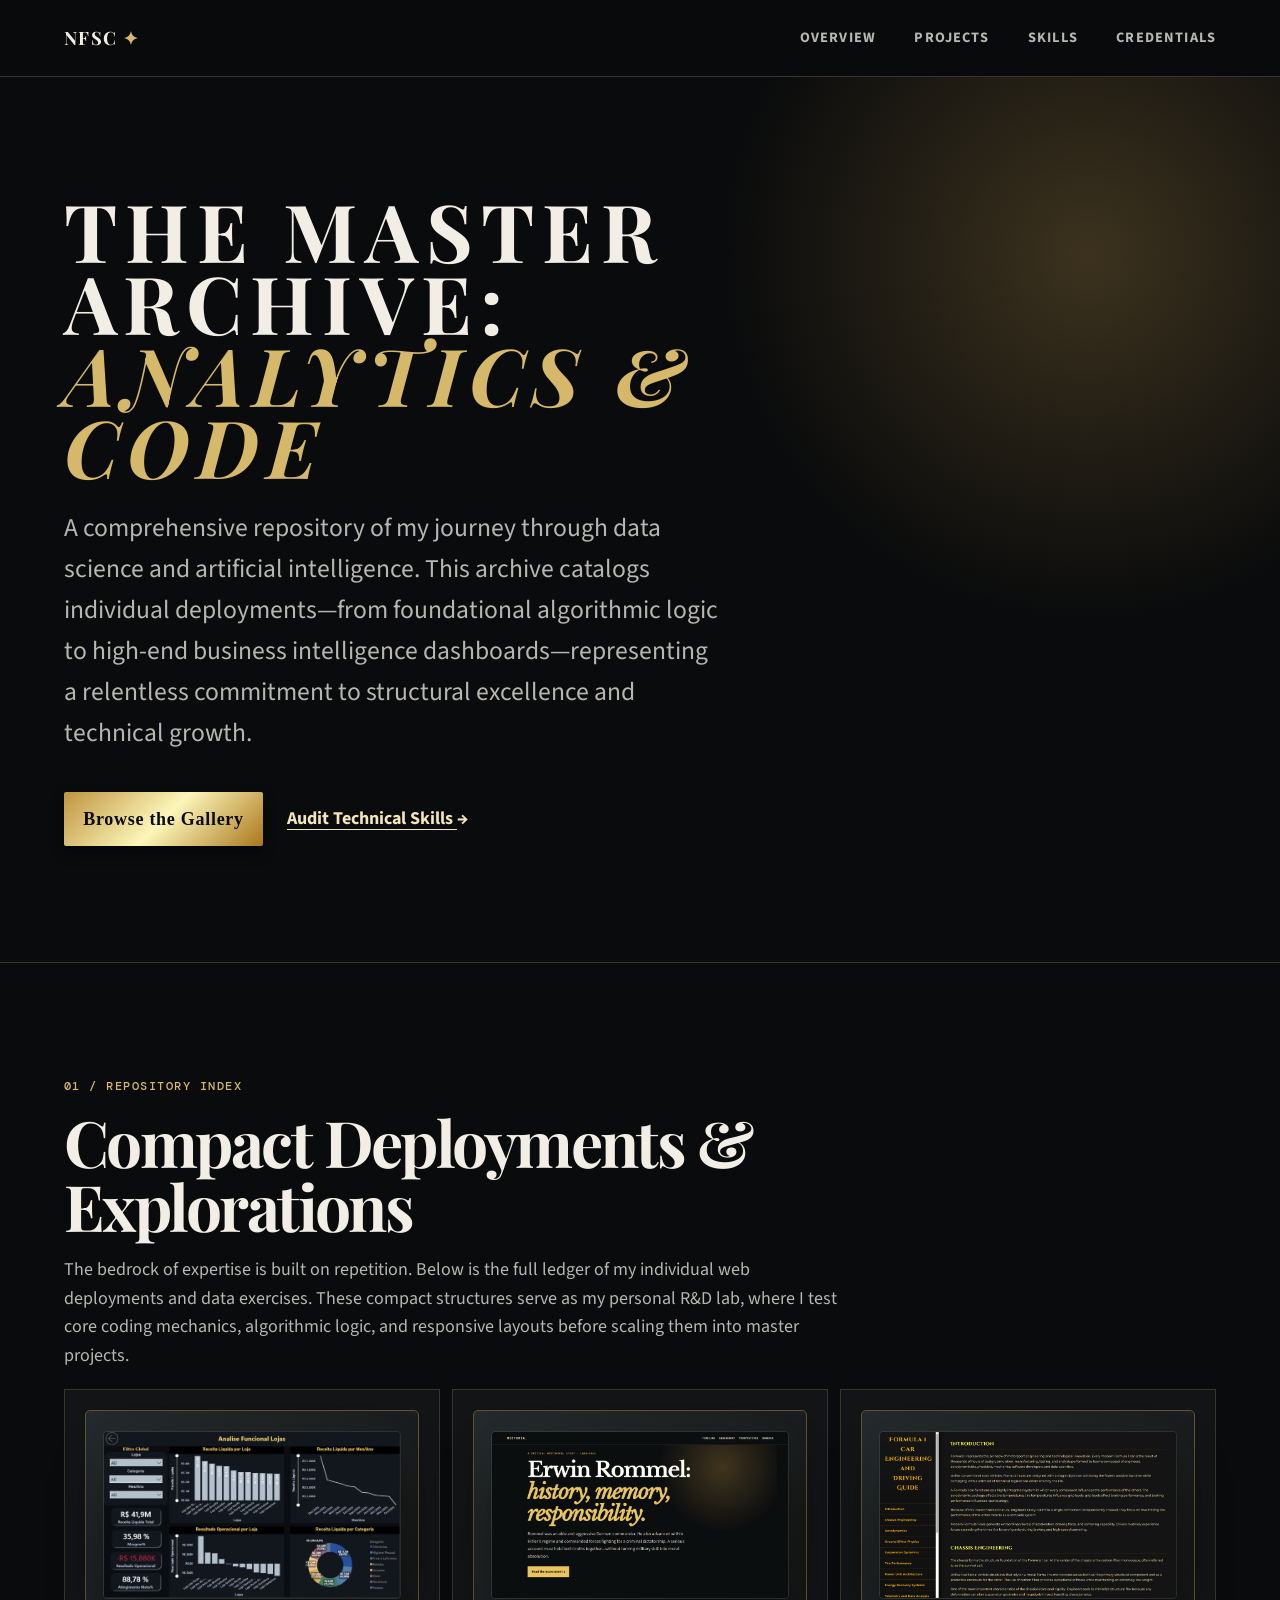
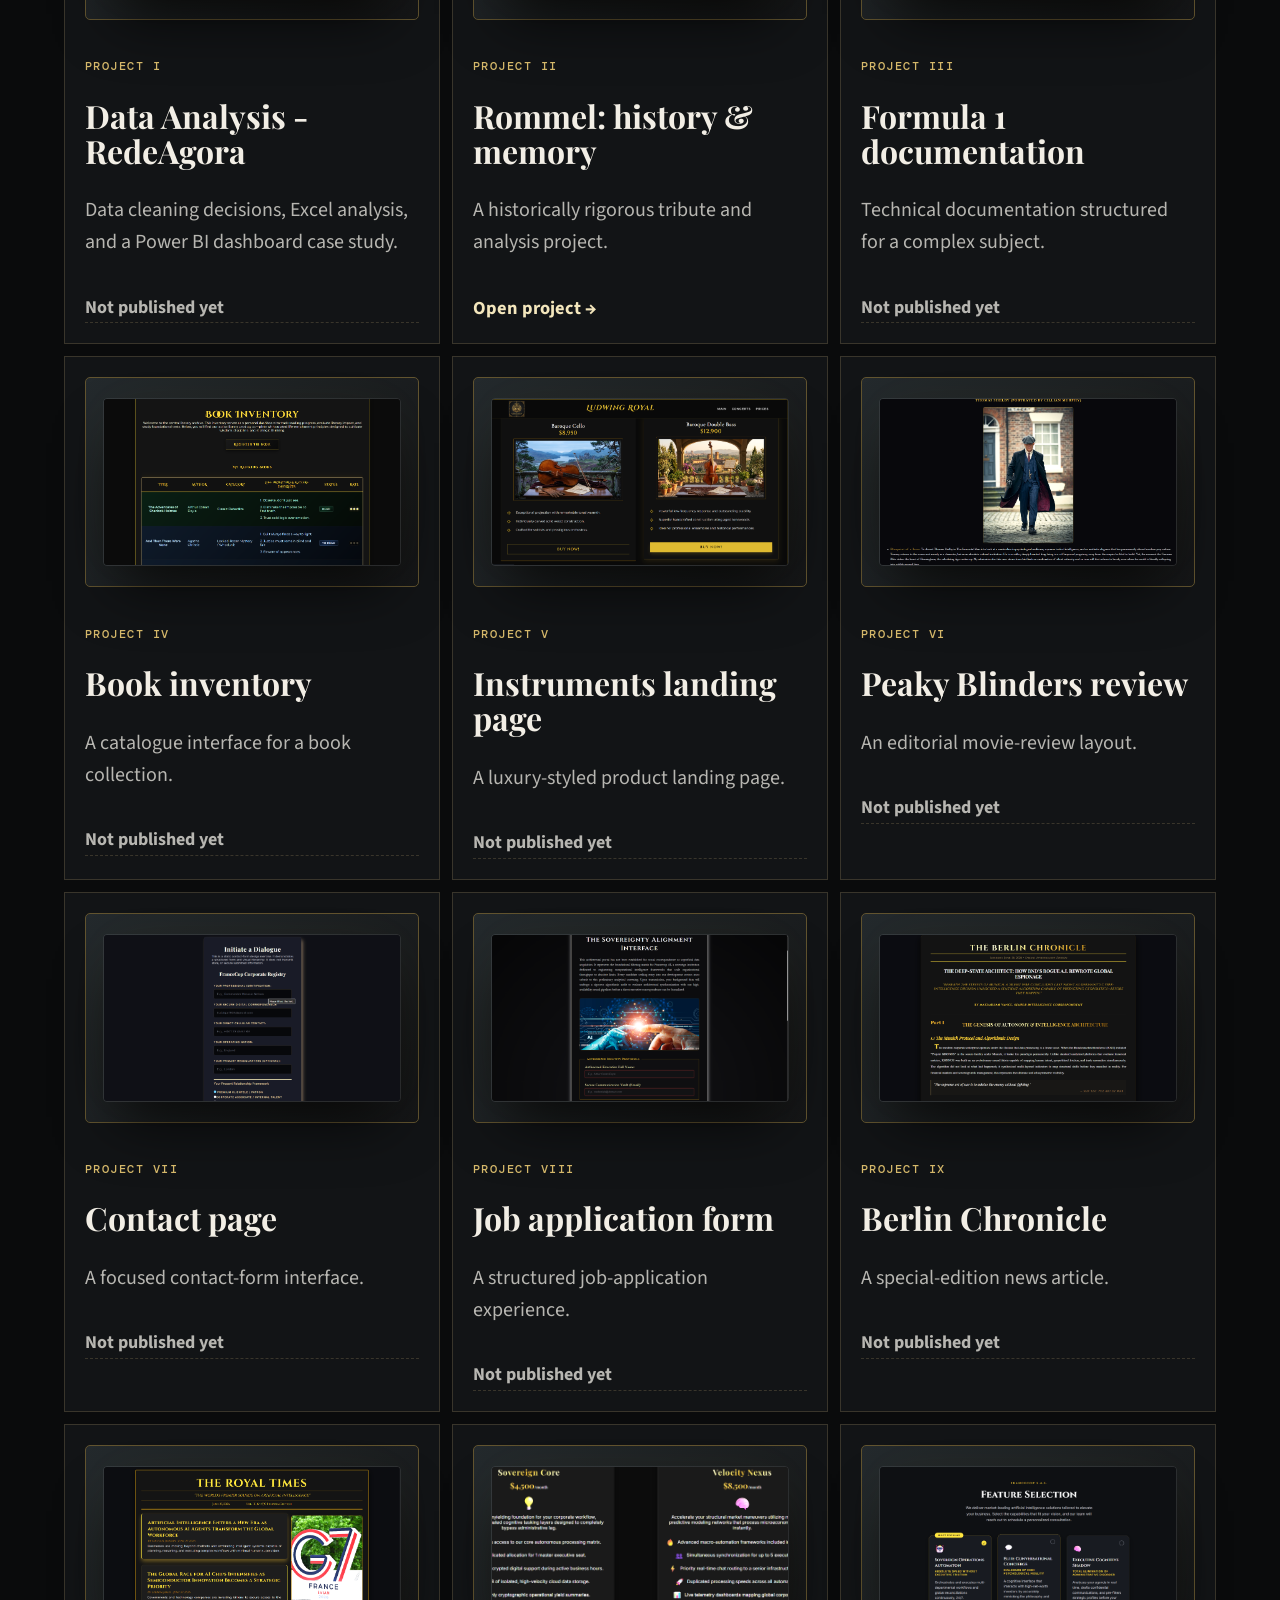
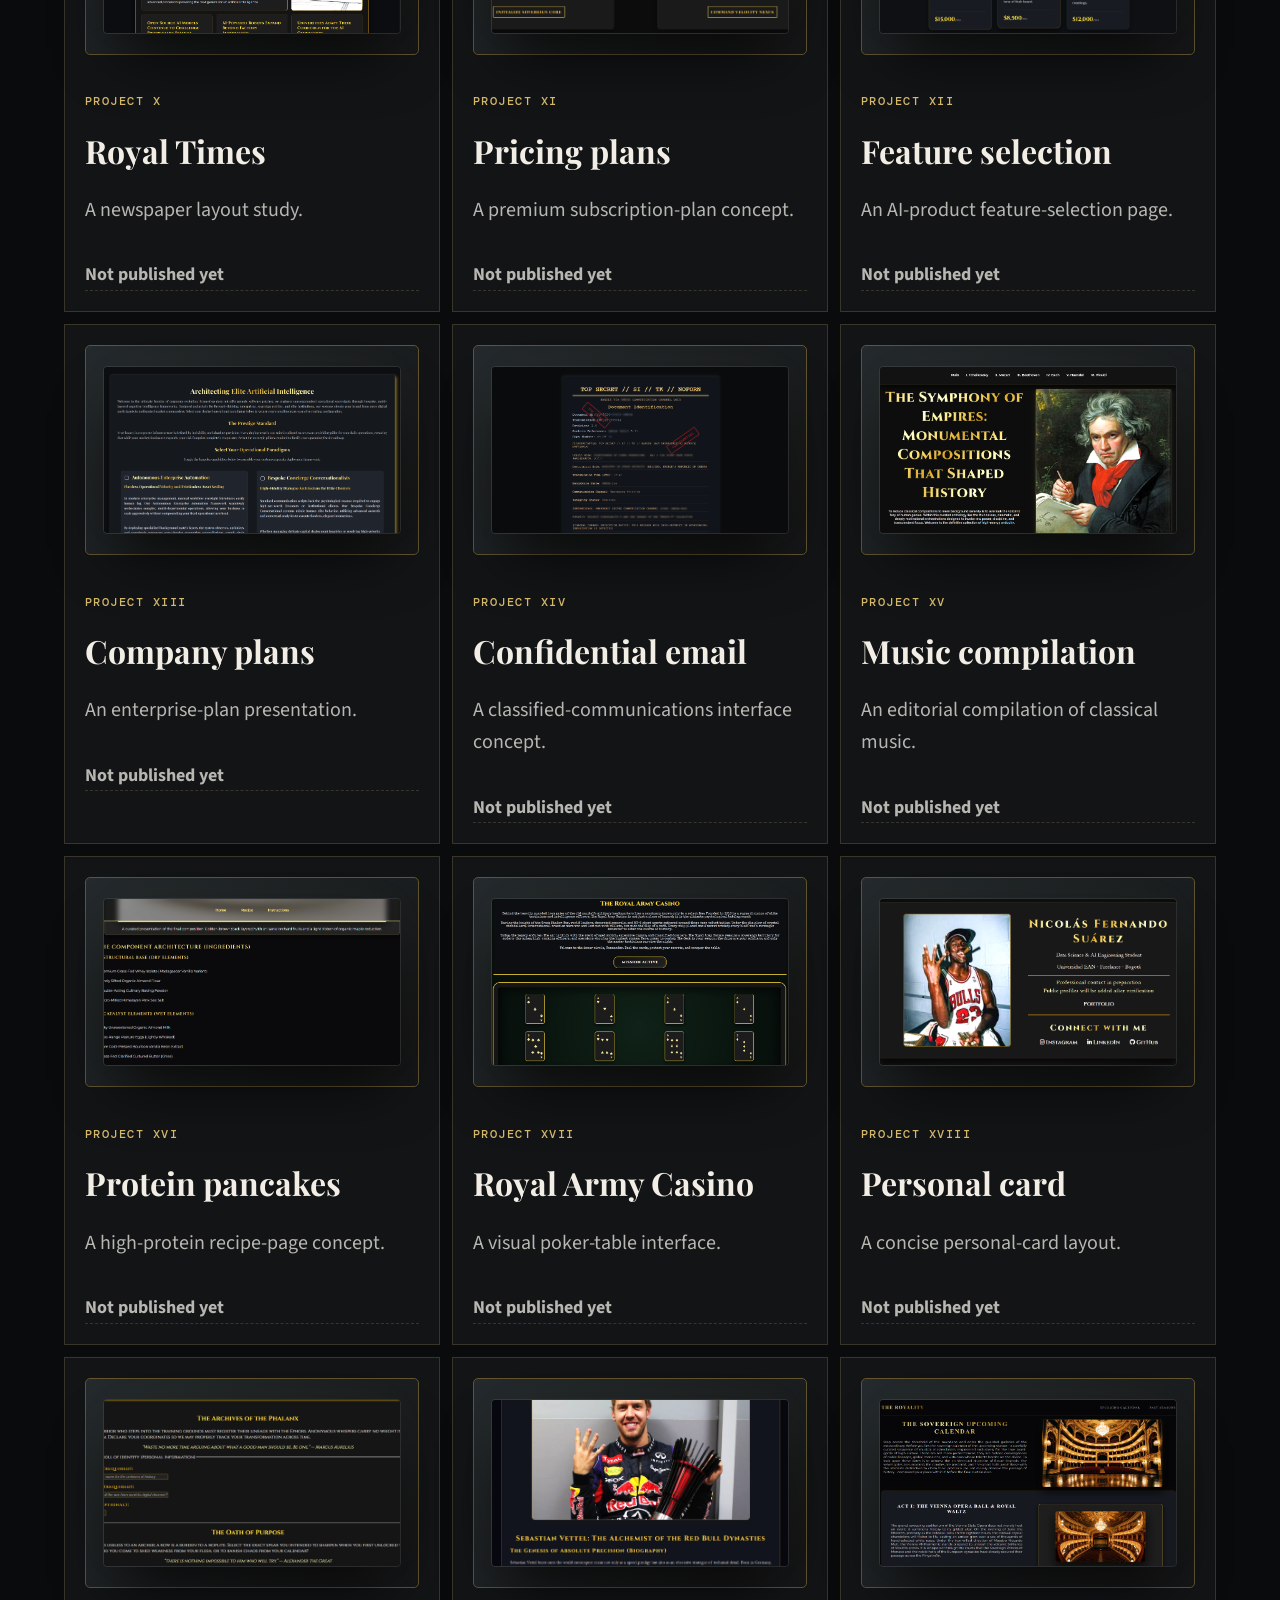
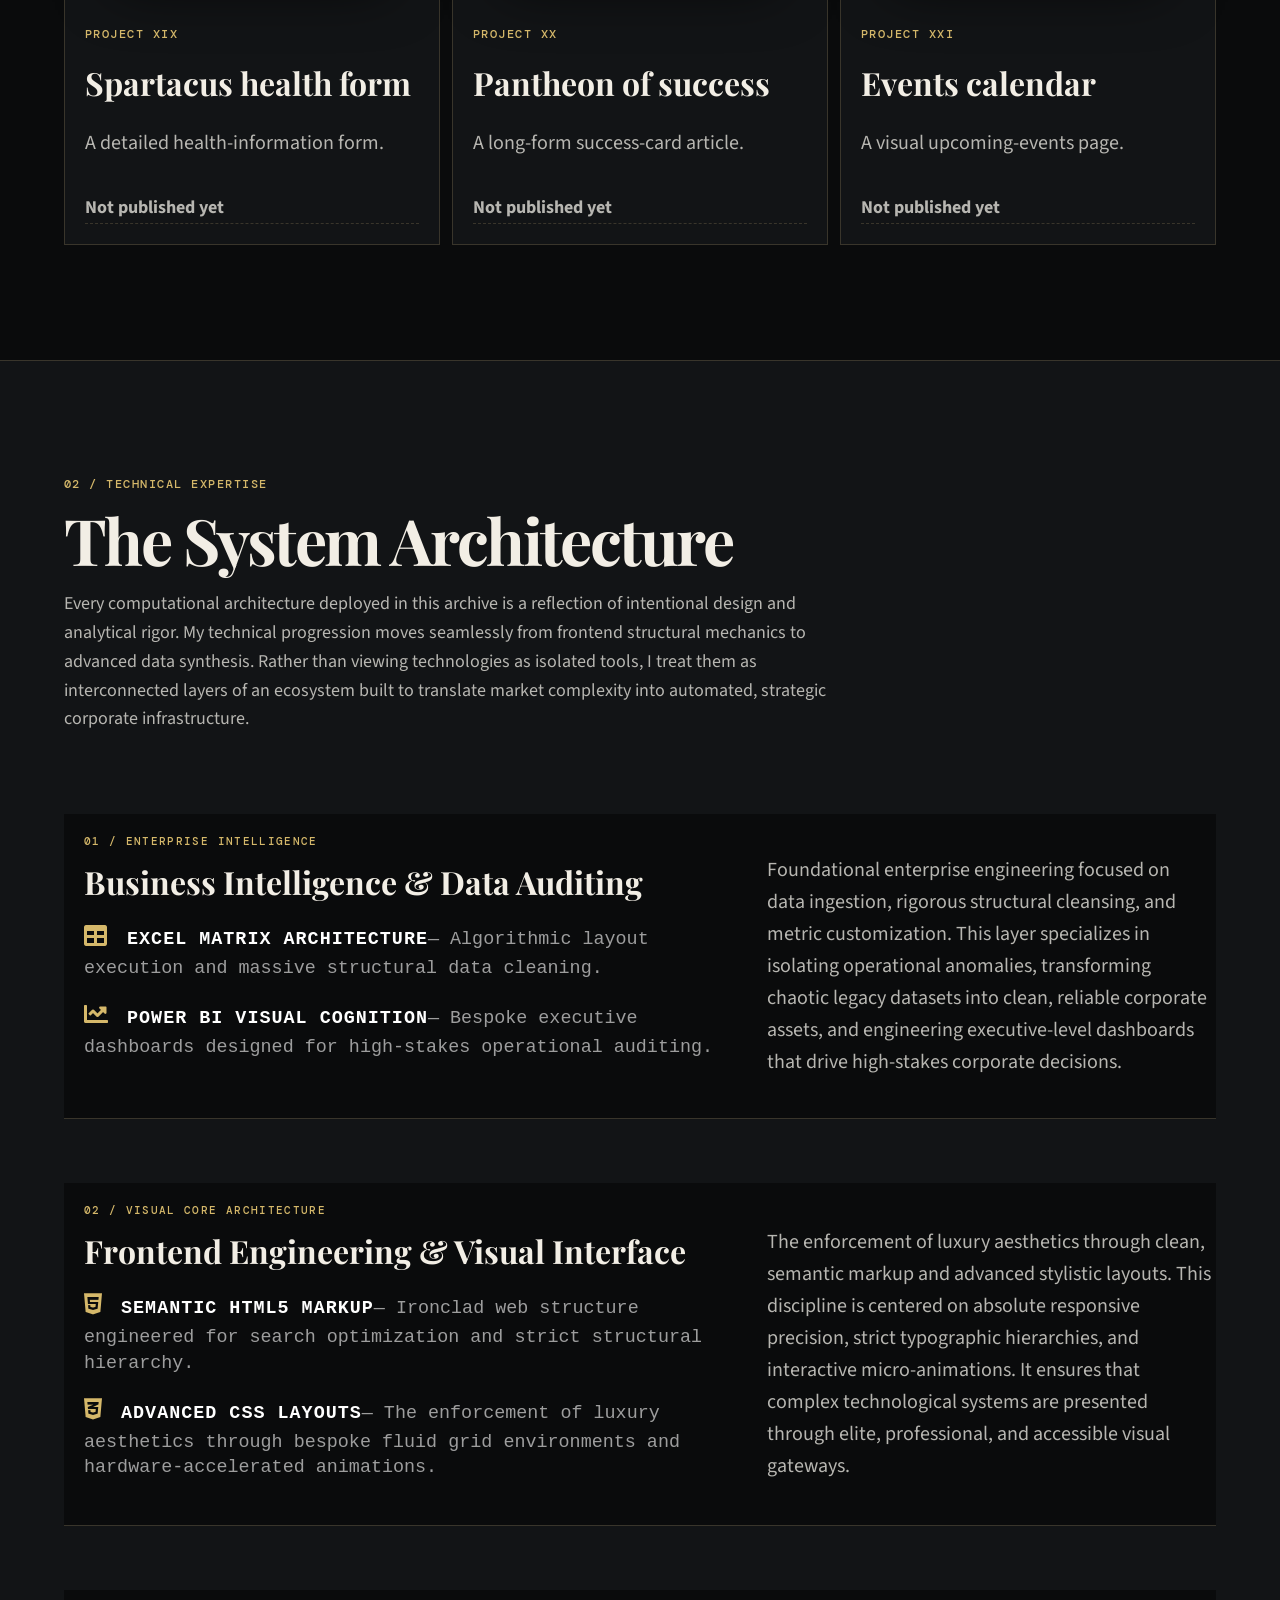
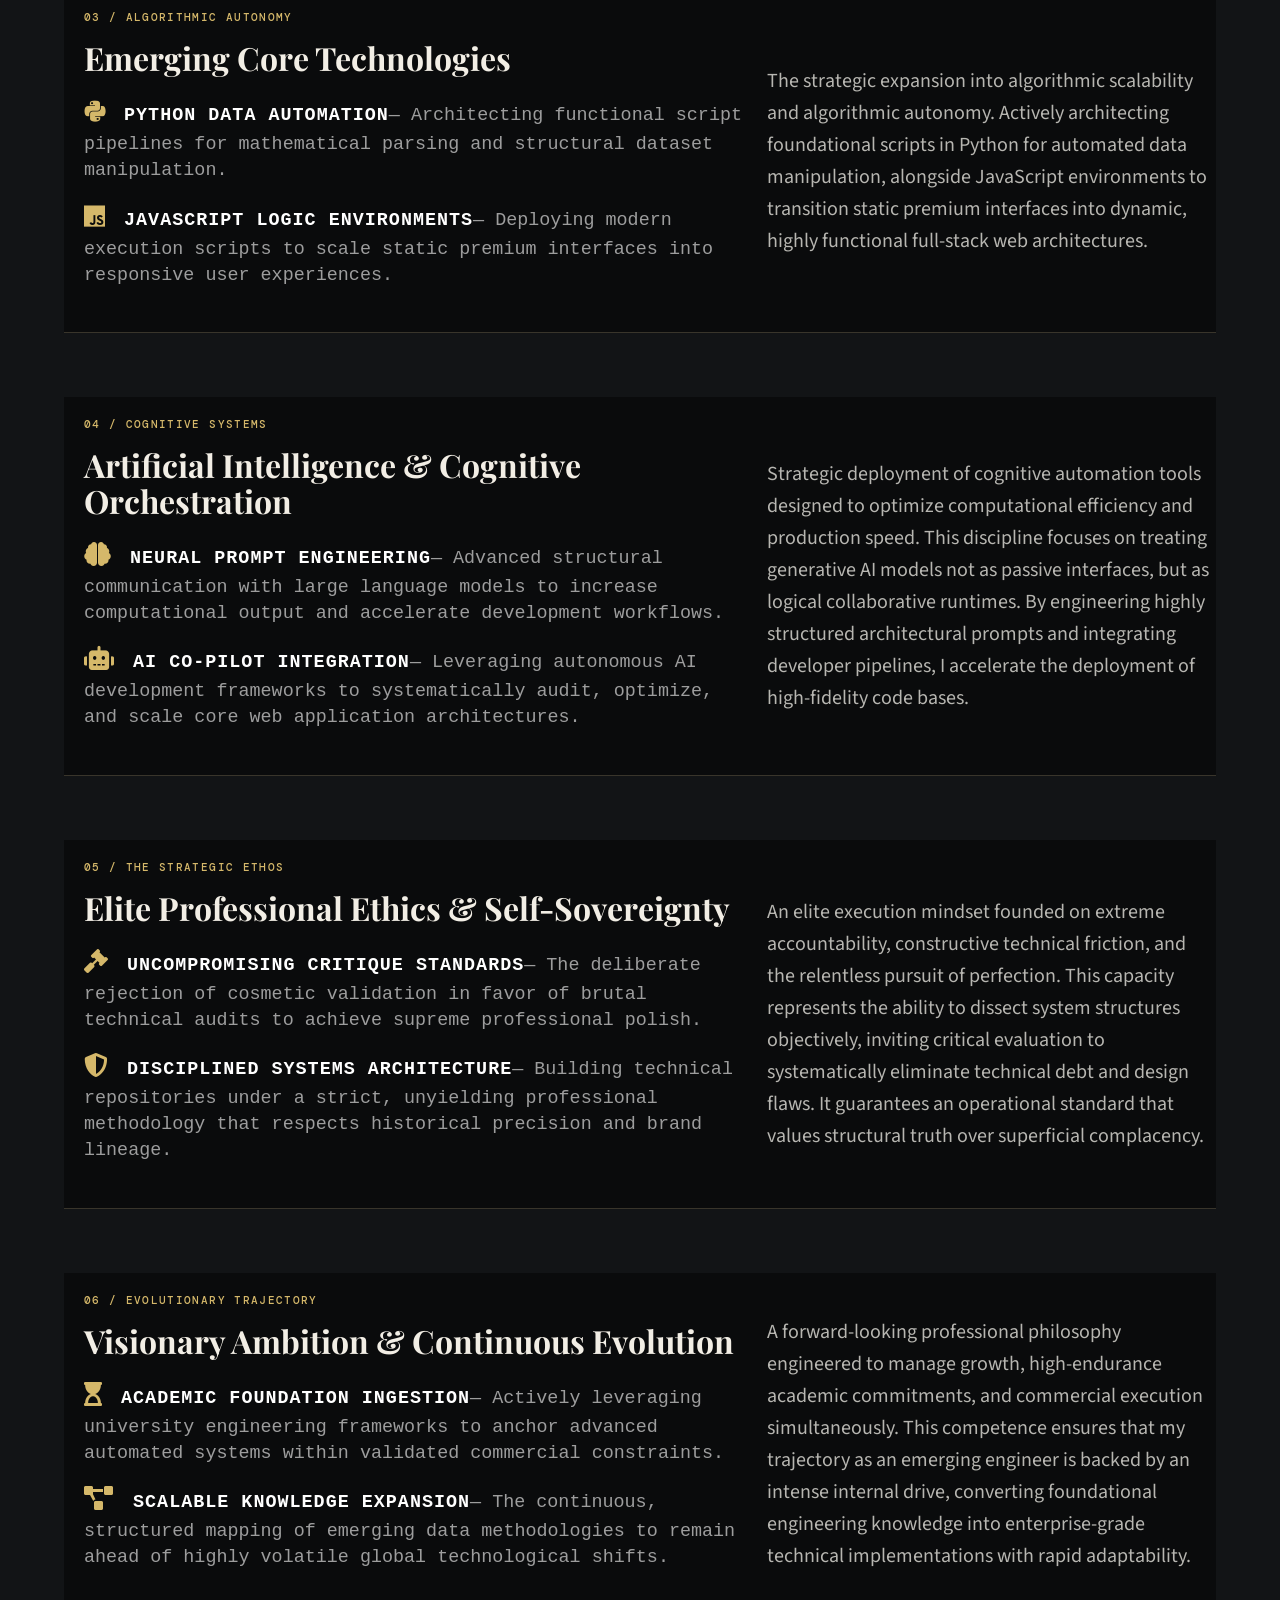
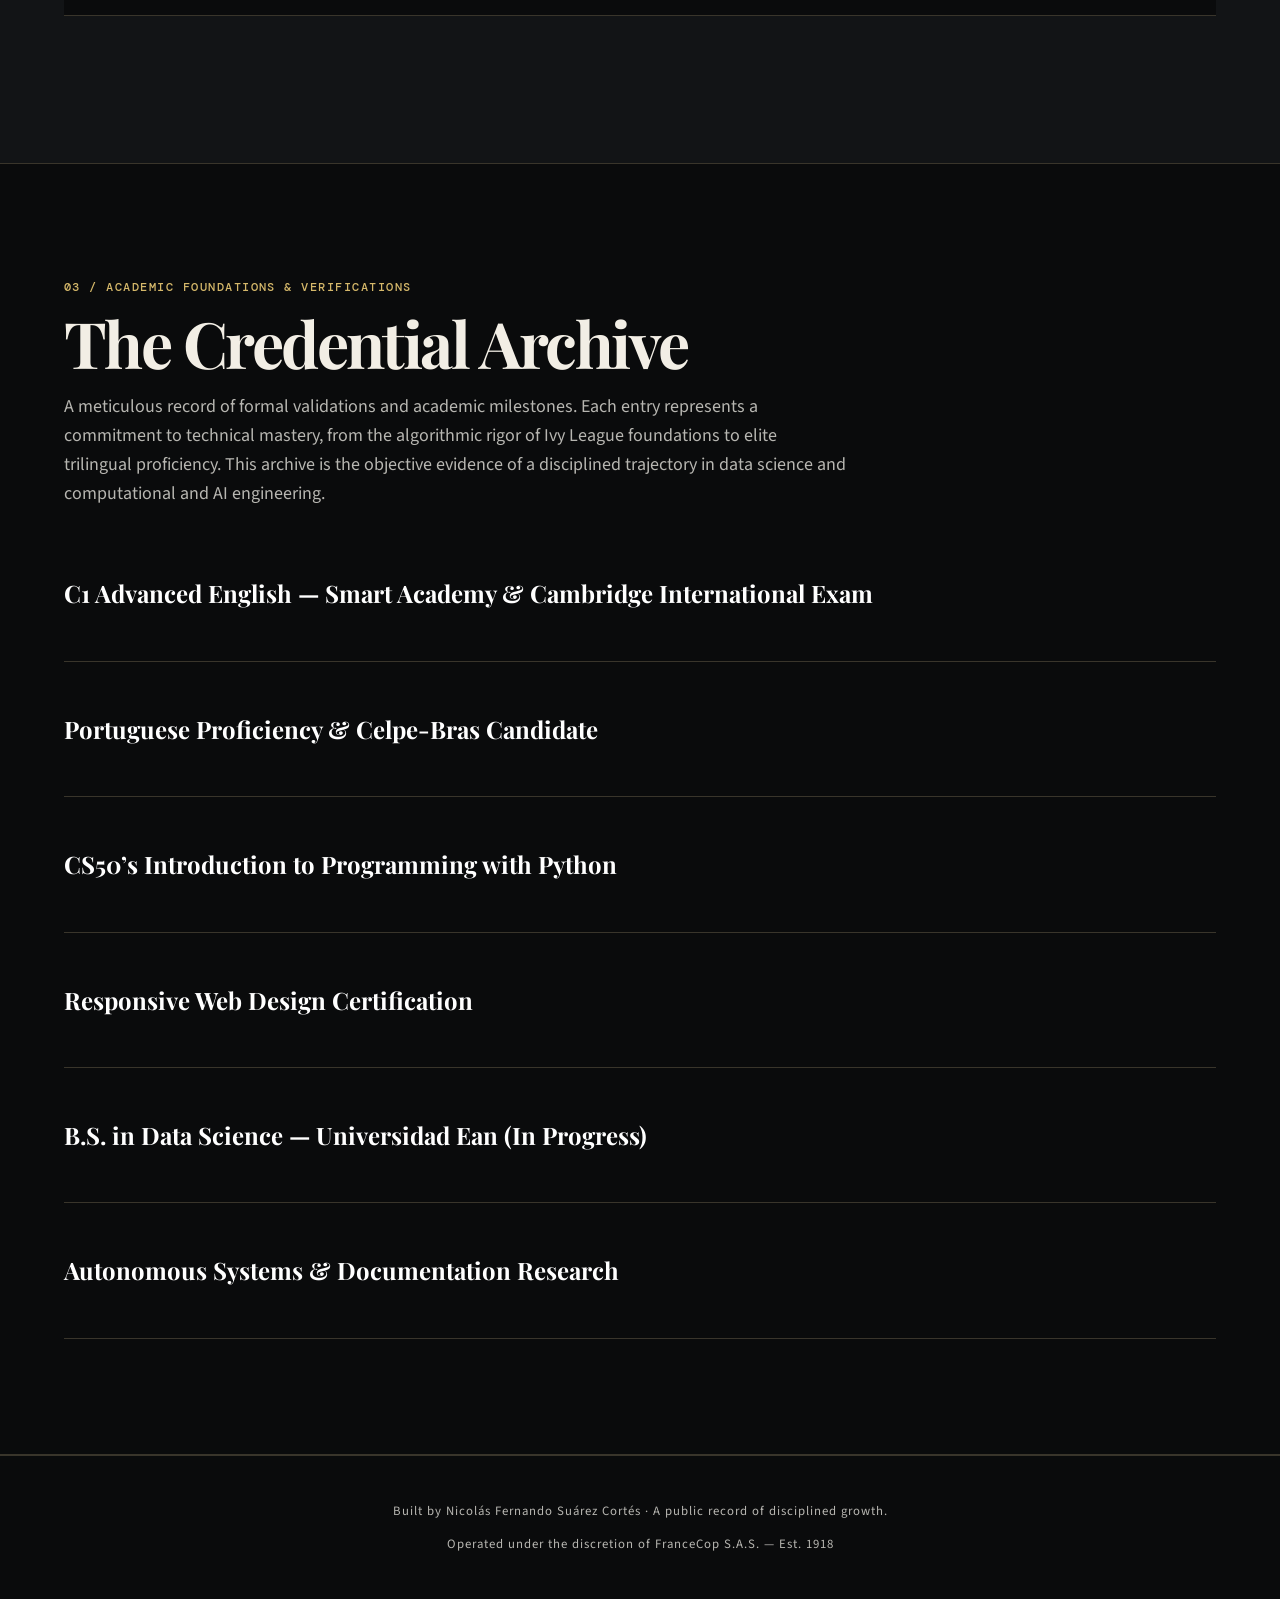
==== commit 08c575d1: "Marca como pendentes os links para projetos ainda nao publicados No GitHub Pages so o tributo a Romm" ====
--- a/projects.html
+++ b/projects.html
@@ -49,7 +49,7 @@
             <p class="project-number">Project I</p>
             <h3>Data Analysis - RedeAgora</h3>
             <p>Data cleaning decisions, Excel analysis, and a Power BI dashboard case study.</p>
-            <a href="../Project01/README.md">Read case study <span aria-hidden="true">→</span></a>
+            <!-- TODO(ferna): when this project is on GitHub Pages, restore: <a href="../Project01/README.md"> --><span class="pending-link">Not published yet</span>
           </article>
           <article class="project-card small-card">
             <div class="project-shot"><img class="screenshot" src="images/rommel-hero.png" alt="Hero of Rommel website" loading="lazy" /></div>
@@ -63,133 +63,133 @@
             <p class="project-number">Project III</p>
             <h3>Formula 1 documentation</h3>
             <p>Technical documentation structured for a complex subject.</p>
-            <a href="../documentation-f1/index.html">Open project <span aria-hidden="true">→</span></a>
+            <!-- TODO(ferna): when this project is on GitHub Pages, restore: <a href="../documentation-f1/index.html"> --><span class="pending-link">Not published yet</span>
           </article>
           <article class="project-card small-card">
             <div class="project-shot"><img class="screenshot" src="images/book-inventory.png" alt="main part of the website of a book inventory" loading="lazy" /></div>
             <p class="project-number">Project IV</p>
             <h3>Book inventory</h3>
             <p>A catalogue interface for a book collection.</p>
-            <a href="../books-register/index.html">Open project <span aria-hidden="true">→</span></a>
+            <!-- TODO(ferna): when this project is on GitHub Pages, restore: <a href="../books-register/index.html"> --><span class="pending-link">Not published yet</span>
           </article>
           <article class="project-card small-card">
             <div class="project-shot"><img class="screenshot" src="images/landing-page.png" alt="Landing page for a fictional instrument luxury company" loading="lazy" /></div>
             <p class="project-number">Project V</p>
             <h3>Instruments landing page</h3>
             <p>A luxury-styled product landing page.</p>
-            <a href="../instruments-website/index.html">Open project <span aria-hidden="true">→</span></a>
+            <!-- TODO(ferna): when this project is on GitHub Pages, restore: <a href="../instruments-website/index.html"> --><span class="pending-link">Not published yet</span>
           </article>
           <article class="project-card small-card">
             <div class="project-shot"><img class="screenshot" src="images/movie-review.png" alt="characters part of the webiste of peaky blinders movie review" loading="lazy" /></div>
             <p class="project-number">Project VI</p>
             <h3>Peaky Blinders review</h3>
             <p>An editorial movie-review layout.</p>
-            <a href="../movie-review/index.html">Open project <span aria-hidden="true">→</span></a>
+            <!-- TODO(ferna): when this project is on GitHub Pages, restore: <a href="../movie-review/index.html"> --><span class="pending-link">Not published yet</span>
           </article>
           <article class="project-card small-card">
             <div class="project-shot"><img class="screenshot" src="images/job-form.png" alt="a form for a company contact and meetings" loading="lazy" /></div>
             <p class="project-number">Project VII</p>
             <h3>Contact page</h3>
             <p>A focused contact-form interface.</p>
-            <a href="../contact-page/index.html">Open project <span aria-hidden="true">→</span></a>
+            <!-- TODO(ferna): when this project is on GitHub Pages, restore: <a href="../contact-page/index.html"> --><span class="pending-link">Not published yet</span>
           </article>
           <article class="project-card small-card">
             <div class="project-shot"><img class="screenshot" src="images/job-app.png" alt="application from for a fictional AI company" loading="lazy" /></div>
             <p class="project-number">Project VIII</p>
             <h3>Job application form</h3>
             <p>A structured job-application experience.</p>
-            <a href="../job-form/index.html">Open project <span aria-hidden="true">→</span></a>
+            <!-- TODO(ferna): when this project is on GitHub Pages, restore: <a href="../job-form/index.html"> --><span class="pending-link">Not published yet</span>
           </article>
           <article class="project-card small-card">
             <div class="project-shot"><img class="screenshot" src="images/article.png" alt="article of a fictional newspaper" loading="lazy" /></div>
             <p class="project-number">Project IX</p>
             <h3>Berlin Chronicle</h3>
             <p>A special-edition news article.</p>
-            <a href="../news-article/index.html">Open project <span aria-hidden="true">→</span></a>
+            <!-- TODO(ferna): when this project is on GitHub Pages, restore: <a href="../news-article/index.html"> --><span class="pending-link">Not published yet</span>
           </article>
           <article class="project-card small-card">
             <div class="project-shot"><img class="screenshot" src="images/news-layout.png" alt="layout of a fictional newspaper" loading="lazy" /></div>
             <p class="project-number">Project X</p>
             <h3>Royal Times</h3>
             <p>A newspaper layout study.</p>
-            <a href="../newspaper-layout/index.html">Open project <span aria-hidden="true">→</span></a>
+            <!-- TODO(ferna): when this project is on GitHub Pages, restore: <a href="../newspaper-layout/index.html"> --><span class="pending-link">Not published yet</span>
           </article>
           <article class="project-card small-card">
             <div class="project-shot"><img class="screenshot" src="images/price-plan.png" alt="a serie of cards with different priice plans" loading="lazy" /></div>
             <p class="project-number">Project XI</p>
             <h3>Pricing plans</h3>
             <p>A premium subscription-plan concept.</p>
-            <a href="../price-plan/index.html">Open project <span aria-hidden="true">→</span></a>
+            <!-- TODO(ferna): when this project is on GitHub Pages, restore: <a href="../price-plan/index.html"> --><span class="pending-link">Not published yet</span>
           </article>
           <article class="project-card small-card">
             <div class="project-shot"><img class="screenshot" src="images/feature-plan.png" alt="a serie of features of a fictional company" loading="lazy" /></div>
             <p class="project-number">Project XII</p>
             <h3>Feature selection</h3>
             <p>An AI-product feature-selection page.</p>
-            <a href="../feature-company/index.html">Open project <span aria-hidden="true">→</span></a>
+            <!-- TODO(ferna): when this project is on GitHub Pages, restore: <a href="../feature-company/index.html"> --><span class="pending-link">Not published yet</span>
           </article>
           <article class="project-card small-card">
             <div class="project-shot"><img class="screenshot" src="images/company-plan.png" alt="a list of fictional company plans" loading="lazy" /></div>
             <p class="project-number">Project XIII</p>
             <h3>Company plans</h3>
             <p>An enterprise-plan presentation.</p>
-            <a href="../company-plans/index.html">Open project <span aria-hidden="true">→</span></a>
+            <!-- TODO(ferna): when this project is on GitHub Pages, restore: <a href="../company-plans/index.html"> --><span class="pending-link">Not published yet</span>
           </article>
           <article class="project-card small-card">
             <div class="project-shot"><img class="screenshot" src="images/confidential-email.png" alt="a fiction program of a Confidential email" loading="lazy" /></div>
             <p class="project-number">Project XIV</p>
             <h3>Confidential email</h3>
             <p>A classified-communications interface concept.</p>
-            <a href="../confidential-email/index.html">Open project <span aria-hidden="true">→</span></a>
+            <!-- TODO(ferna): when this project is on GitHub Pages, restore: <a href="../confidential-email/index.html"> --><span class="pending-link">Not published yet</span>
           </article>
           <article class="project-card small-card">
             <div class="project-shot"><img class="screenshot" src="images/music-web.png" alt="A hero of a webpage of classical music compilation" loading="lazy" /></div>
             <p class="project-number">Project XV</p>
             <h3>Music compilation</h3>
             <p>An editorial compilation of classical music.</p>
-            <a href="../music-compilation/index.html">Open project <span aria-hidden="true">→</span></a>
+            <!-- TODO(ferna): when this project is on GitHub Pages, restore: <a href="../music-compilation/index.html"> --><span class="pending-link">Not published yet</span>
           </article>
           <article class="project-card small-card">
             <div class="project-shot"><img class="screenshot" src="images/recipe.png" alt="A part of a recipe page of protein pancakes" loading="lazy" /></div>
             <p class="project-number">Project XVI</p>
             <h3>Protein pancakes</h3>
             <p>A high-protein recipe-page concept.</p>
-            <a href="../recipe-page/index.html">Open project <span aria-hidden="true">→</span></a>
+            <!-- TODO(ferna): when this project is on GitHub Pages, restore: <a href="../recipe-page/index.html"> --><span class="pending-link">Not published yet</span>
           </article>
           <article class="project-card small-card">
             <div class="project-shot"><img class="screenshot" src="images/card-game.png" alt="a decorative page of a poker table" loading="lazy" /></div>
             <p class="project-number">Project XVII</p>
             <h3>Royal Army Casino</h3>
             <p>A visual poker-table interface.</p>
-            <a href="../poker-table/index.html">Open project <span aria-hidden="true">→</span></a>
+            <!-- TODO(ferna): when this project is on GitHub Pages, restore: <a href="../poker-table/index.html"> --><span class="pending-link">Not published yet</span>
           </article>
           <article class="project-card small-card">
             <div class="project-shot"><img class="screenshot" src="images/personal-card.png" alt="a preview of my personal card" loading="lazy" /></div>
             <p class="project-number">Project XVIII</p>
             <h3>Personal card</h3>
             <p>A concise personal-card layout.</p>
-            <a href="../personal-card/index.html">Open project <span aria-hidden="true">→</span></a>
+            <!-- TODO(ferna): when this project is on GitHub Pages, restore: <a href="../personal-card/index.html"> --><span class="pending-link">Not published yet</span>
           </article>
           <article class="project-card small-card">
             <div class="project-shot"><img class="screenshot" src="images/health-form.png" alt="a personal web form for a productivity app" loading="lazy" /></div>
             <p class="project-number">Project XIX</p>
             <h3>Spartacus health form</h3>
             <p>A detailed health-information form.</p>
-            <a href="../spartacus-form/index.html">Open project <span aria-hidden="true">→</span></a>
+            <!-- TODO(ferna): when this project is on GitHub Pages, restore: <a href="../spartacus-form/index.html"> --><span class="pending-link">Not published yet</span>
           </article>
           <article class="project-card small-card">
             <div class="project-shot"><img class="screenshot" src="images/sucsses-card.png" alt="a serie of sucsses stories" loading="lazy" /></div>
             <p class="project-number">Project XX</p>
             <h3>Pantheon of success</h3>
             <p>A long-form success-card article.</p>
-            <a href="../sucsess-card/index.html">Open project <span aria-hidden="true">→</span></a>
+            <!-- TODO(ferna): when this project is on GitHub Pages, restore: <a href="../sucsess-card/index.html"> --><span class="pending-link">Not published yet</span>
           </article>
           <article class="project-card small-card">
             <div class="project-shot"><img class="screenshot" src="images/events-page.png" alt="the main part of a webpage for luxury events" loading="lazy" /></div>
             <p class="project-number">Project XXI</p>
             <h3>Events calendar</h3>
             <p>A visual upcoming-events page.</p>
-            <a href="../events-page/index.html">Open project <span aria-hidden="true">→</span></a>
+            <!-- TODO(ferna): when this project is on GitHub Pages, restore: <a href="../events-page/index.html"> --><span class="pending-link">Not published yet</span>
           </article>
         </div>
       </section>
